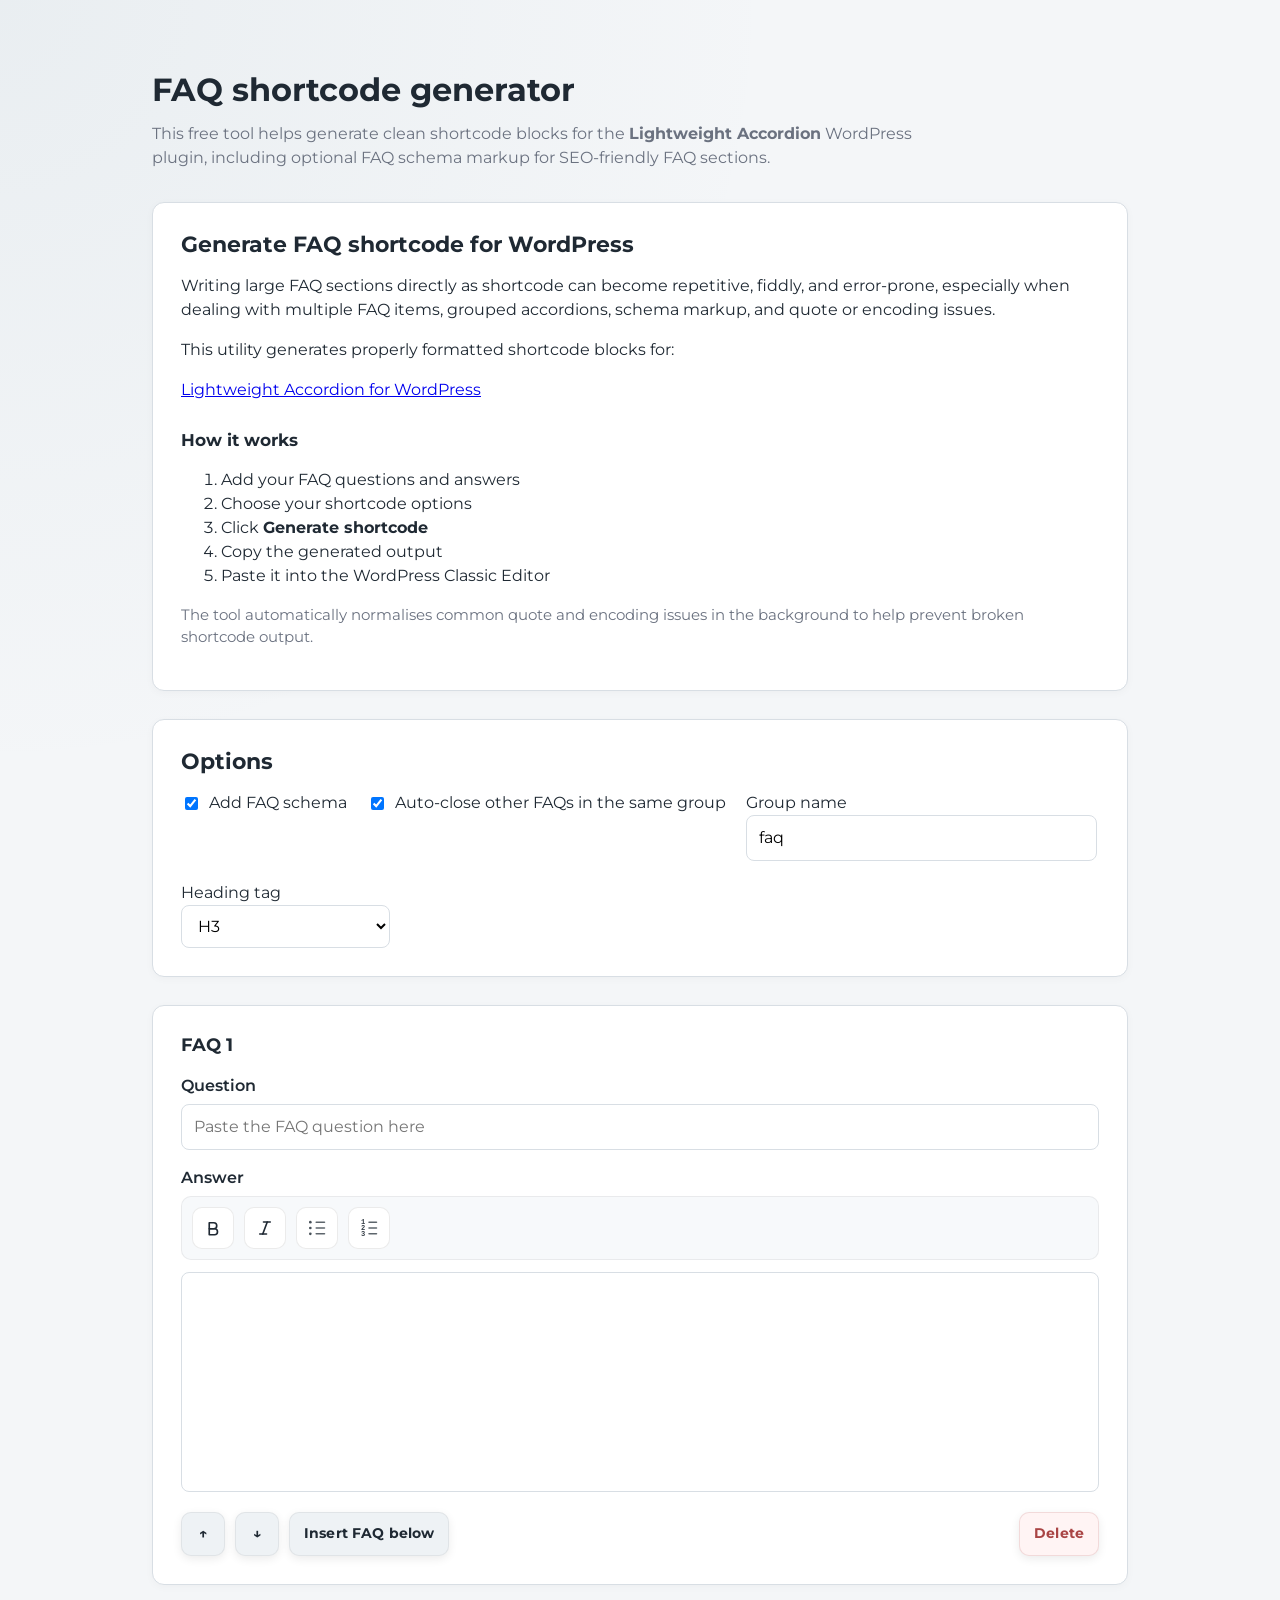
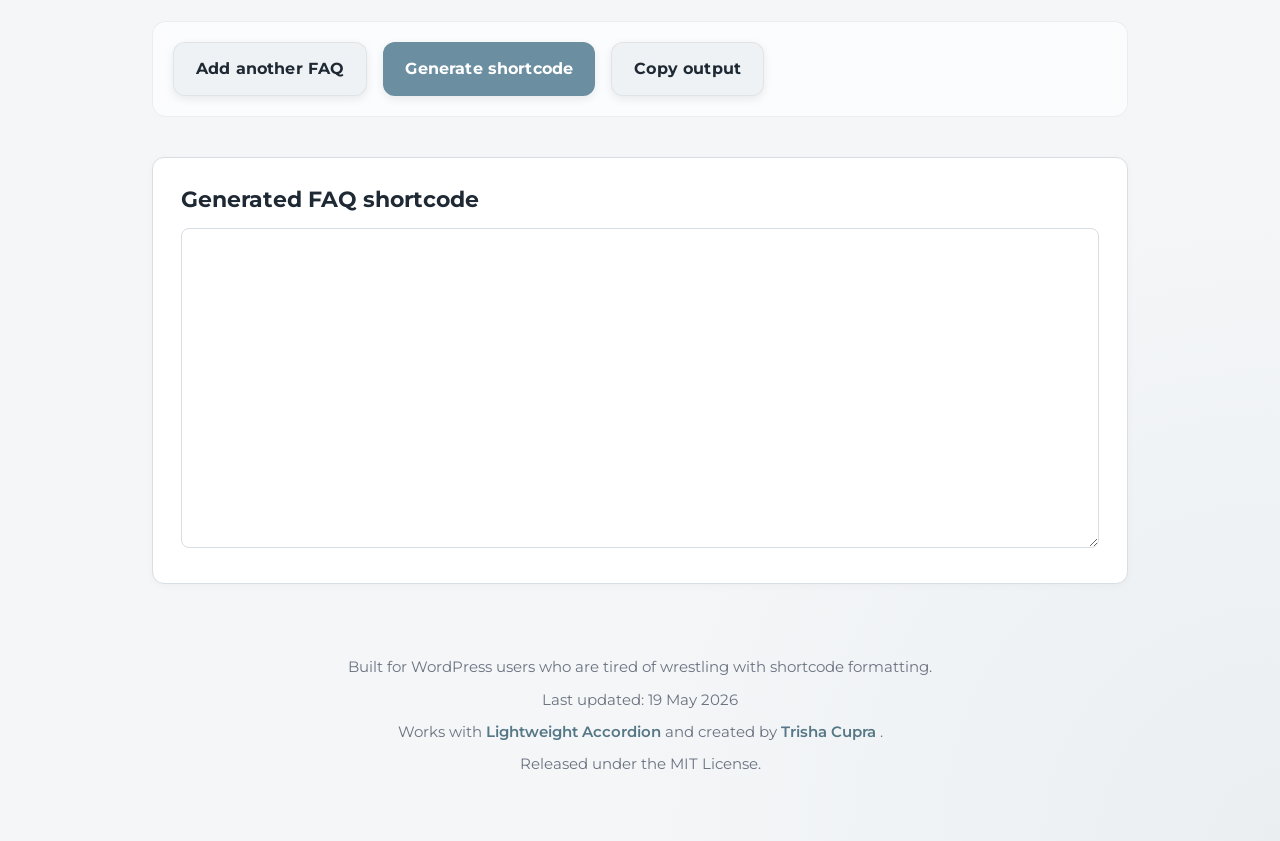
==== faq-shortcode-generator/index.html @ 0e874ddc "Original version Original" ====
<!DOCTYPE html>
<html lang="en">
<head>
  <meta charset="UTF-8" />
  <meta name="viewport" content="width=device-width, initial-scale=1.0" />
  <title>FAQ Shortcode Generator for Lightweight Accordion | Trisha Cupra</title>

  <meta name="description" content="Generate clean FAQ shortcode blocks for the Lightweight Accordion WordPress plugin, including optional FAQ schema markup and cleaned rich text formatting.">

  <meta name="keywords" content="FAQ shortcode generator, Lightweight Accordion, WordPress FAQ plugin, FAQ schema generator, shortcode tool, WordPress accordion FAQ">

  <meta name="author" content="Trisha Cupra">

  <meta property="og:title" content="FAQ Shortcode Generator for Lightweight Accordion">
  <meta property="og:description" content="Generate clean FAQ shortcode blocks for WordPress with optional FAQ schema markup and cleaned formatting.">
  <meta property="og:type" content="website">
  <meta property="og:url" content="https://tools.tcupra.com/faq-shortcode-generator/">

  <meta name="twitter:card" content="summary_large_image">
  <meta name="twitter:title" content="FAQ Shortcode Generator for Lightweight Accordion">
  <meta name="twitter:description" content="Generate clean FAQ shortcode blocks for WordPress with optional FAQ schema markup.">

  <link rel="canonical" href="https://tools.tcupra.com/faq-shortcode-generator/">

  <link rel="preconnect" href="https://fonts.googleapis.com">
  <link rel="preconnect" href="https://fonts.gstatic.com" crossorigin>
  <link href="https://fonts.googleapis.com/css2?family=Montserrat:wght@400;500;600;700&display=swap" rel="stylesheet">

  <style>
    :root {
      --bg: #f4f6f8;
      --card: #ffffff;
      --border: #d8dee4;
      --text: #1f2933;
      --muted: #6b7280;
      --accent: #6b8fa0;
      --accent-dark: #557786;
      --radius: 12px;
    }

    * {
      box-sizing: border-box;
    }

    body {
      overflow-x: hidden;
      margin: 0;
      padding: 48px 24px;
      background-color: var(--bg);
      background-image:
        radial-gradient(circle at top left, rgba(107, 143, 160, 0.08), transparent 28%),
        radial-gradient(circle at bottom right, rgba(85, 119, 134, 0.06), transparent 24%);
      color: var(--text);
      font-family:
        "Montserrat",
        -apple-system,
        BlinkMacSystemFont,
        "Segoe UI",
        Roboto,
        sans-serif;
      line-height: 1.5;
    }

    .container {
      width: 100%;
      max-width: 1120px;
      margin: 0 auto;
      padding-left: 72px;
      padding-right: 72px;
    }

    @media (max-width: 900px) {
      .container {
        max-width: 760px;
        padding-left: 40px;
        padding-right: 40px;
      }
    }

    @media (max-width: 600px) {
      .container {
        max-width: 100%;
        padding-left: 24px;
        padding-right: 24px;
      }
    }

    @media (max-width: 700px) {
      body {
        padding: 24px 14px;
      }

      .container {
        padding-left: 24px;
        padding-right: 24px;
      }

      .card {
        padding: 20px;
        margin-bottom: 20px;
      }

      .actions {
        padding: 16px;
        margin-top: 24px;
        margin-bottom: 28px;
      }
    }

    h1 {
      padding-top: 24px;
      margin: 0 0 12px;
      font-size: 2rem;
      line-height: 1.15;
    }

    h2 {
      margin: 0 0 16px;
      font-size: 1.35rem;
      line-height: 1.25;
    }

    h3 {
      margin: 28px 0 12px;
      font-size: 1.05rem;
      line-height: 1.3;
    }

    .intro {
      color: var(--muted);
      max-width: 760px;
      margin: 0 0 32px;
      font-size: 1.02rem;
    }

    .card {
      background: var(--card);
      border: 1px solid var(--border);
      border-radius: var(--radius);
      padding: 28px;
      margin-bottom: 28px;
      box-shadow: 0 2px 8px rgba(0,0,0,0.03);
    }

    .options-row {
      display: flex;
      flex-wrap: wrap;
      gap: 20px;
      align-items: flex-start;
      margin-top: 16px;
    }

    .checkbox-label {
      display: flex;
      align-items: center;
      gap: 8px;
      white-space: nowrap;
    }

    input[type="text"],
    select,
    textarea,
    .rich-editor {
      width: 100%;
      border: 1px solid var(--border);
      border-radius: 8px;
      padding: 10px 12px;
      font: inherit;
      background: white;
    }

    textarea {
      min-height: 180px;
      resize: vertical;
    }

    .rich-editor {
      min-height: 220px;
      padding: 14px;
      overflow-y: auto;
      line-height: 1.6;
    }

    .rich-editor:focus {
      outline: 2px solid rgba(107, 143, 160, 0.25);
      border-color: var(--accent);
    }

    .editor-toolbar {
      display: flex;
      flex-wrap: wrap;
      gap: 10px;
      margin-bottom: 12px;
      padding: 10px;
      background: #f7f9fb;
      border: 1px solid rgba(0,0,0,0.06);
      border-radius: 10px;
    }

    .editor-toolbar button {
      user-select: none;
      width: 42px;
      height: 42px;
      padding: 0;
      border-radius: 10px;
      font-size: 1rem;
      background: white;
      color: var(--text);
      border: 1px solid rgba(0,0,0,0.08);
      box-shadow: none;
      display: flex;
      align-items: center;
      justify-content: center;
    }

    .editor-toolbar button:hover {
      background: #eef4f7;
      color: var(--accent-dark);
      transform: none;
      box-shadow: none;
    }

    .faq-card h2 {
      margin: 0 0 18px;
      font-size: 1.1rem;
    }

    .faq-controls {
      display: flex;
      gap: 10px;
      margin-top: 20px;
      flex-wrap: wrap;
    }

    .faq-controls button {
      padding: 10px 14px;
      font-size: 0.88rem;
      border-radius: 10px;
    }

    .faq-controls .move-btn {
      min-width: 44px;
      padding: 10px 12px;
      font-weight: 700;
    }

    .faq-controls .delete-faq-btn {
      margin-left: auto;
      background: #fff4f4;
      color: #a94444;
      border: 1px solid rgba(169, 68, 68, 0.15);
    }

    .faq-controls .delete-faq-btn:hover {
      background: #ffeaea;
      color: #8f2d2d;
    }

    .field {
      margin-bottom: 16px;
    }

    .field label {
      display: block;
      margin-bottom: 6px;
      font-weight: 600;
    }

    .actions {
      display: flex;
      flex-wrap: wrap;
      gap: 16px;
      margin-top: 36px;
      margin-bottom: 40px;
      padding: 20px;
      background: rgba(255,255,255,0.65);
      border: 1px solid rgba(0,0,0,0.06);
      border-radius: 14px;
      backdrop-filter: blur(6px);
    }

    button {
      appearance: none;
      border: none;
      background: var(--accent);
      color: white;
      padding: 14px 22px;
      border-radius: 12px;
      font: inherit;
      font-weight: 700;
      letter-spacing: 0.01em;
      cursor: pointer;
      box-shadow: 0 3px 10px rgba(0,0,0,0.08);
      transition: transform 0.12s ease, box-shadow 0.12s ease, background 0.12s ease;
    }

    button:hover {
      background: var(--accent-dark);
      transform: translateY(-1px);
      box-shadow: 0 6px 14px rgba(0,0,0,0.12);
    }

    button.secondary {
      background: #eef2f5;
      color: var(--text);
      border: 1px solid rgba(0,0,0,0.06);
    }

    .output {
      min-height: 320px;
      font-family: ui-monospace, SFMono-Regular, Menlo, monospace;
      font-size: 0.92rem;
    }

    .muted {
      color: var(--muted);
      font-size: 0.92rem;
    }

    .validation-error {
      margin-top: 14px;
      padding: 12px 14px;
      background: #fff1f1;
      border: 1px solid #efc7c7;
      color: #9f2f2f;
      border-radius: 10px;
      font-size: 0.94rem;
      display: none;
    }

    .question-error {
      border-color: #d96b6b !important;
      background: #fff9f9 !important;
    }

    .site-footer {
      margin-top: 48px;
      padding: 24px 0 8px;
      color: var(--muted);
      font-size: 0.92rem;
      text-align: center;
    }

    .site-footer p {
      margin: 0 0 10px;
    }

    .site-footer a {
      color: var(--accent-dark);
      text-decoration: none;
      font-weight: 600;
    }

    .site-footer a:hover {
      text-decoration: underline;
    }
  </style>
</head>
<body>
  <div class="container">

    <h1>FAQ shortcode generator</h1>

    <p class="intro">
      This free tool helps generate clean shortcode blocks for the <strong>Lightweight Accordion</strong> WordPress plugin, including optional FAQ schema markup for SEO-friendly FAQ sections.
    </p>

    <div class="card">
      <h2>Generate FAQ shortcode for WordPress</h2>

      <p>
        Writing large FAQ sections directly as shortcode can become repetitive, fiddly, and error-prone, especially when dealing with multiple FAQ items, grouped accordions, schema markup, and quote or encoding issues.
      </p>

      <p>
        This utility generates properly formatted shortcode blocks for:
      </p>

      <p>
        <a href="https://wordpress.org/plugins/lightweight-accordion/" target="_blank" rel="noopener noreferrer">
          Lightweight Accordion for WordPress
        </a>
      </p>

      <h3>How it works</h3>

      <ol>
        <li>Add your FAQ questions and answers</li>
        <li>Choose your shortcode options</li>
        <li>Click <strong>Generate shortcode</strong></li>
        <li>Copy the generated output</li>
        <li>Paste it into the WordPress Classic Editor</li>
      </ol>

      <p class="muted">
        The tool automatically normalises common quote and encoding issues in the background to help prevent broken shortcode output.
      </p>
    </div>

    <div class="card">
      <h2>Options</h2>

      <div class="options-row">

        <label class="checkbox-label">
          <input type="checkbox" id="includeSchema" checked>
          Add FAQ schema
        </label>

        <label class="checkbox-label">
          <input type="checkbox" id="includeGroup" checked>
          Auto-close other FAQs in the same group
        </label>

        <label>
          Group name
          <input type="text" id="groupName" value="faq">
        </label>

        <label>
          Heading tag
          <select id="headingTag">
            <option value="h3" selected>H3</option>
            <option value="h2">H2</option>
            <option value="h4">H4</option>
            <option value="">Default</option>
          </select>
        </label>

      </div>
    </div>

    <div id="faqContainer"></div>

    <div id="validationError" class="validation-error"></div>

    <div class="actions">
      <button type="button" class="secondary" id="addFaqBtn">Add another FAQ</button>
      <button type="button" id="generateBtn">Generate shortcode</button>
      <button type="button" class="secondary" id="copyBtn">Copy output</button>
    </div>

    <div class="card">
      <h2>Generated FAQ shortcode</h2>
      <textarea id="output" class="output" readonly></textarea>
    </div>

      <footer class="site-footer">
      <p>
        Built for WordPress users who are tired of wrestling with shortcode formatting.
      </p>

      <p>
        Last updated: 19 May 2026
      </p>

      <p>
        Works with
        <a href="https://wordpress.org/plugins/lightweight-accordion/" target="_blank" rel="noopener noreferrer">
          Lightweight Accordion
        </a>
        and created by
        <a href="https://tcupra.com" target="_blank" rel="noopener noreferrer">
          Trisha Cupra
        </a>.
      </p>

      <p>
        Released under the MIT License.
      </p>
    </footer>

  </div>

  <template id="faqTemplate">
    <div class="card faq-card">
      <h2></h2>

      <div class="field">
        <label>Question</label>
        <input type="text" class="question" placeholder="Paste the FAQ question here">
      </div>

      <div class="field">
        <label>Answer</label>

        <div class="editor-toolbar">
          <button type="button" class="toolbar-btn" data-command="bold" title="Bold" aria-label="Bold">
            <svg width="18" height="18" viewBox="0 0 24 24" fill="none" stroke="currentColor" stroke-width="2.2" stroke-linecap="round" stroke-linejoin="round">
              <path d="M7 5h6a4 4 0 0 1 0 8H7z"></path>
              <path d="M7 13h7a4 4 0 0 1 0 8H7z"></path>
            </svg>
          </button>
          <button type="button" class="toolbar-btn" data-command="italic" title="Italic" aria-label="Italic">
            <svg width="18" height="18" viewBox="0 0 24 24" fill="none" stroke="currentColor" stroke-width="2.2" stroke-linecap="round" stroke-linejoin="round">
              <line x1="19" y1="4" x2="10" y2="4"></line>
              <line x1="14" y1="20" x2="5" y2="20"></line>
              <line x1="15" y1="4" x2="9" y2="20"></line>
            </svg>
          </button>
          <button type="button" class="toolbar-btn" data-command="insertUnorderedList" title="Bullet List" aria-label="Bullet List">
            <svg width="20" height="20" viewBox="0 0 24 24" fill="none" xmlns="http://www.w3.org/2000/svg">
              <circle cx="4" cy="5" r="1.6" fill="currentColor" opacity="0.82"></circle>
              <circle cx="4" cy="12" r="1.6" fill="currentColor" opacity="0.82"></circle>
              <circle cx="4" cy="19" r="1.6" fill="currentColor" opacity="0.82"></circle>
              <line x1="11" y1="5" x2="21" y2="5" stroke="currentColor" stroke-width="1.8" stroke-linecap="round" opacity="0.72"></line>
              <line x1="11" y1="12" x2="21" y2="12" stroke="currentColor" stroke-width="1.8" stroke-linecap="round" opacity="0.72"></line>
              <line x1="11" y1="19" x2="21" y2="19" stroke="currentColor" stroke-width="1.8" stroke-linecap="round" opacity="0.72"></line>
            </svg>
          </button>
          <button type="button" class="toolbar-btn" data-command="insertOrderedList" title="Numbered List" aria-label="Numbered List">
            <svg width="20" height="20" viewBox="0 0 24 24" fill="none" xmlns="http://www.w3.org/2000/svg">
              <text x="2.5" y="7" font-size="8.5" font-weight="700" fill="currentColor" opacity="0.9" font-family="ui-monospace, SFMono-Regular, Menlo, Monaco, Consolas, monospace">1</text>
              <text x="2.5" y="14" font-size="8.5" font-weight="700" fill="currentColor" opacity="0.9" font-family="ui-monospace, SFMono-Regular, Menlo, Monaco, Consolas, monospace">2</text>
              <text x="2.5" y="21" font-size="8.5" font-weight="700" fill="currentColor" opacity="0.9" font-family="ui-monospace, SFMono-Regular, Menlo, Monaco, Consolas, monospace">3</text>
              <line x1="12" y1="5" x2="21" y2="5" stroke="currentColor" stroke-width="1.8" stroke-linecap="round" opacity="0.72"></line>
              <line x1="12" y1="12" x2="21" y2="12" stroke="currentColor" stroke-width="1.8" stroke-linecap="round" opacity="0.72"></line>
              <line x1="12" y1="19" x2="21" y2="19" stroke="currentColor" stroke-width="1.8" stroke-linecap="round" opacity="0.72"></line>
            </svg>
          </button>
        </div>

        <div class="answer rich-editor" contenteditable="true"></div>
      </div>

      <div class="faq-controls">
        <button type="button" class="secondary move-up-btn move-btn" title="Move FAQ up">↑</button>
        <button type="button" class="secondary move-down-btn move-btn" title="Move FAQ down">↓</button>
        <button type="button" class="secondary insert-faq-btn">Insert FAQ below</button>
        <button type="button" class="secondary delete-faq-btn" title="Delete FAQ">Delete</button>
      </div>
    </div>
  </template>

  <script>
  document.addEventListener('DOMContentLoaded', () => {
    const faqContainer = document.getElementById('faqContainer');
    const faqTemplate = document.getElementById('faqTemplate');

    let faqCount = 0;

    function renumberFaqs() {
      document.querySelectorAll('.faq-card').forEach((card, index) => {
        card.querySelector('h2').textContent = `FAQ ${index + 1}`;
      });

      faqCount = document.querySelectorAll('.faq-card').length;
    }

    function createFaqElement() {
      const wrapper = document.createElement('div');
      wrapper.appendChild(faqTemplate.content.cloneNode(true));

      const faq = wrapper.firstElementChild;

      return faq;
    }

    function addFaq() {
      const faq = createFaqElement();
      faqContainer.appendChild(faq);
      renumberFaqs();
    }

    function insertFaqAfter(card) {
      const faq = createFaqElement();
      card.insertAdjacentElement('afterend', faq);
      renumberFaqs();
    }

    function moveFaqUp(card) {
      const previous = card.previousElementSibling;

      if (!previous || !previous.classList.contains('faq-card')) {
        return;
      }

      faqContainer.insertBefore(card, previous);
      renumberFaqs();
    }

    function moveFaqDown(card) {
      const next = card.nextElementSibling;

      if (!next || !next.classList.contains('faq-card')) {
        return;
      }

      faqContainer.insertBefore(next, card);
      renumberFaqs();
    }

    function deleteFaq(card) {
      const totalFaqs = document.querySelectorAll('.faq-card').length;

      if (totalFaqs <= 1) {
        alert('You must keep at least one FAQ block.');
        return;
      }

      card.remove();
      renumberFaqs();
    }

    function decodeEntities(str) {
      const textarea = document.createElement('textarea');
      textarea.innerHTML = str;
      return textarea.value;
    }

    function normaliseText(value) {
      if (!value) return '';

      value = decodeEntities(value);

      return value
        .replace(/[‘’]/g, "'")
        .replace(/[“”]/g, '"')
        .replace(/[–—]/g, '-')
        .replace(/…/g, '...')
        .replace(/ /g, ' ');
    }

    function escapeAttribute(value) {
      return normaliseText(value)
        .replace(/&/g, '&amp;')
        .replace(/"/g, '&quot;')
        .replace(/</g, '&lt;')
        .replace(/>/g, '&gt;')
        .replace(/\[/g, '&#91;')
        .replace(/\]/g, '&#93;');
    }

    function cleanEditorHtml(html) {
      if (!html) return '';

      const temp = document.createElement('div');
      temp.innerHTML = html;

      const allowedTags = new Set([
        'P',
        'BR',
        'STRONG',
        'EM',
        'UL',
        'OL',
        'LI',
        'A',
        'BLOCKQUOTE',
        'CODE'
      ]);

      const blockedLinkPatterns = [
        /google\.com\/aclk/i,
        /gclid=/i,
        /doubleclick/i,
        /googleadservices/i
      ];

      temp.querySelectorAll('*').forEach((el) => {
        const tag = el.tagName;

        if (!allowedTags.has(tag)) {
          el.replaceWith(...el.childNodes);
          return;
        }

        [...el.attributes].forEach((attr) => {
          const allowed = tag === 'A'
            ? ['href', 'target', 'rel']
            : [];

          if (!allowed.includes(attr.name)) {
            el.removeAttribute(attr.name);
          }
        });

        if (tag === 'A') {
          const href = el.getAttribute('href');

          if (!href || href.trim() === '') {
            el.replaceWith(...el.childNodes);
            return;
          }

          const isBlocked = blockedLinkPatterns.some((pattern) =>
            pattern.test(href)
          );

          if (isBlocked) {
            el.replaceWith(document.createTextNode(el.textContent || ''));
            return;
          }

          el.setAttribute('target', '_blank');
          el.setAttribute('rel', 'noopener noreferrer');
        }
      });

      temp.querySelectorAll('b').forEach((el) => {
        const strong = document.createElement('strong');
        strong.innerHTML = el.innerHTML;
        el.replaceWith(strong);
      });

      temp.querySelectorAll('i').forEach((el) => {
        const em = document.createElement('em');
        em.innerHTML = el.innerHTML;
        el.replaceWith(em);
      });

      temp.querySelectorAll('p, blockquote').forEach((el) => {
        if (!el.textContent.trim() && !el.querySelector('br')) {
          el.remove();
        }
      });

      temp.querySelectorAll('li').forEach((li) => {
        const parent = li.parentElement;

        if (!parent || !['UL', 'OL'].includes(parent.tagName)) {
          const wrapper = document.createElement('ul');
          li.parentNode.insertBefore(wrapper, li);
          wrapper.appendChild(li);
        }
      });

      temp.querySelectorAll('ul, ol').forEach((list) => {
        if (!list.querySelector('li')) {
          list.remove();
        }
      });

      temp.querySelectorAll('p').forEach((p) => {
        const text = p.textContent.trim().toLowerCase();

        if (
          text === 'sponsored result' ||
          text === 'ad' ||
          text === 'advertisement'
        ) {
          p.remove();
        }
      });

      let cleaned = temp.innerHTML;

      cleaned = decodeEntities(cleaned);

      cleaned = cleaned
        .replace(/<(div|span|tbody|thead|tfoot|tr|td|th|table)[^>]*>/gi, '')
        .replace(/<\/(div|span|tbody|thead|tfoot|tr|td|th|table)>/gi, '')
        .replace(/(<br\s*\/?>\s*){2,}/gi, '<br>')
        .replace(/<\/a>\s*<a/gi, '</a> <a')
        .replace(/&nbsp;/gi, ' ')
        .replace(/\s{2,}/g, ' ')
        .trim();

      return normaliseText(cleaned);
    }

    function generateShortcode() {
      const validationBox = document.getElementById('validationError');
      validationBox.style.display = 'none';
      validationBox.textContent = '';

      document.querySelectorAll('.question').forEach((field) => {
        field.classList.remove('question-error');
      });
      try {
        const rows = document.querySelectorAll('.faq-card');
        const output = [];

        rows.forEach((row) => {
          const question = normaliseText(
            row.querySelector('.question')?.value?.trim() || ''
          );

          const answer = cleanEditorHtml(
            row.querySelector('.answer')?.innerHTML?.trim() || ''
          );

          if (!question && !answer) return;

          if (!question) {
            validationBox.textContent = 'Each FAQ needs a question before shortcode can be generated.';
            validationBox.style.display = 'block';
            row.querySelector('.question')?.classList.add('question-error');
            return;
          }

          if (!answer) {
            validationBox.textContent = 'Each FAQ needs an answer before shortcode can be generated.';
            validationBox.style.display = 'block';
            return;
          }

          const attrs = [];

          attrs.push(`title="${escapeAttribute(question)}"`);

          if (document.getElementById('includeSchema').checked) {
            attrs.push('schema="faq"');
          }

          if (document.getElementById('includeGroup').checked) {
            const group = document.getElementById('groupName').value.trim() || 'faq';
            attrs.push(`group="${escapeAttribute(group)}"`);
          }

          const headingTag = document.getElementById('headingTag').value;

          if (headingTag) {
            attrs.push(`title_tag="${headingTag}"`);
          }

          output.push(
`[lightweight-accordion ${attrs.join(' ')}]
${answer}
[/lightweight-accordion]`
          );
        });

        if (!output.length && validationBox.style.display !== 'block') {
          validationBox.textContent = 'Add at least one FAQ question and answer before generating shortcode.';
          validationBox.style.display = 'block';
          return;
        }

        document.getElementById('output').value = output.join('\n\n');

      } catch (error) {
        console.error(error);
        alert('Something went wrong generating the shortcode. Check console for details.');
      }
    }

    document.getElementById('generateBtn').addEventListener('click', generateShortcode);
    document.getElementById('addFaqBtn').addEventListener('click', addFaq);

    faqContainer.addEventListener('click', (event) => {
      const card = event.target.closest('.faq-card');

      if (!card) return;

      if (event.target.closest('.delete-faq-btn')) {
        event.preventDefault();
        event.stopPropagation();
        deleteFaq(card);
        return;
      }

      if (event.target.closest('.insert-faq-btn')) {
        event.preventDefault();
        event.stopPropagation();
        insertFaqAfter(card);
        return;
      }

      if (event.target.closest('.move-up-btn')) {
        event.preventDefault();
        event.stopPropagation();
        moveFaqUp(card);
        return;
      }

      if (event.target.closest('.move-down-btn')) {
        event.preventDefault();
        event.stopPropagation();
        moveFaqDown(card);
        return;
      }
    });

    

    let activeEditor = null;
    let savedRange = null;

    function saveEditorSelection() {
      const selection = window.getSelection();

      if (!selection || selection.rangeCount === 0) return;

      const range = selection.getRangeAt(0);
      const editor = range.commonAncestorContainer.nodeType === 1
        ? range.commonAncestorContainer.closest?.('.answer')
        : range.commonAncestorContainer.parentElement?.closest?.('.answer');

      if (!editor) return;

      activeEditor = editor;
      savedRange = range.cloneRange();
    }

    function restoreEditorSelection() {
      if (!savedRange) return false;

      const selection = window.getSelection();
      selection.removeAllRanges();
      selection.addRange(savedRange);
      return true;
    }

    document.addEventListener('selectionchange', saveEditorSelection);

    document.addEventListener('focusin', (event) => {
      if (event.target.classList.contains('answer')) {
        activeEditor = event.target;
      }
    });

    document.addEventListener('mousedown', (event) => {
      if (event.target.closest('.toolbar-btn')) {
        event.preventDefault();
      }
    });

    document.addEventListener('click', (event) => {
      const button = event.target.closest('.toolbar-btn');

      if (!button) return;

      event.preventDefault();

      const command = button.dataset.command;

      if (!activeEditor) {
        alert('Click inside the answer box first, then use the formatting buttons.');
        return;
      }

      activeEditor.focus();
      restoreEditorSelection();
      document.execCommand(command, false, null);
      saveEditorSelection();
    });

    document.addEventListener('paste', (event) => {
      const editor = event.target.closest('.answer');

      if (!editor) return;

      const clipboard = event.clipboardData;

      if (!clipboard) return;

      const items = [...clipboard.items];
      const hasImage = items.some((item) => item.type.startsWith('image/'));

      if (hasImage) {
        event.preventDefault();
        alert('Images are not supported in FAQ answers. Paste text or links only.');
      }
    });

    document.getElementById('copyBtn').addEventListener('click', async () => {
      const output = document.getElementById('output');

      try {
        await navigator.clipboard.writeText(output.value);
      } catch (err) {
        output.select();
        document.execCommand('copy');
      }
    });

    addFaq();
  });
  </script>
</body>
</html>
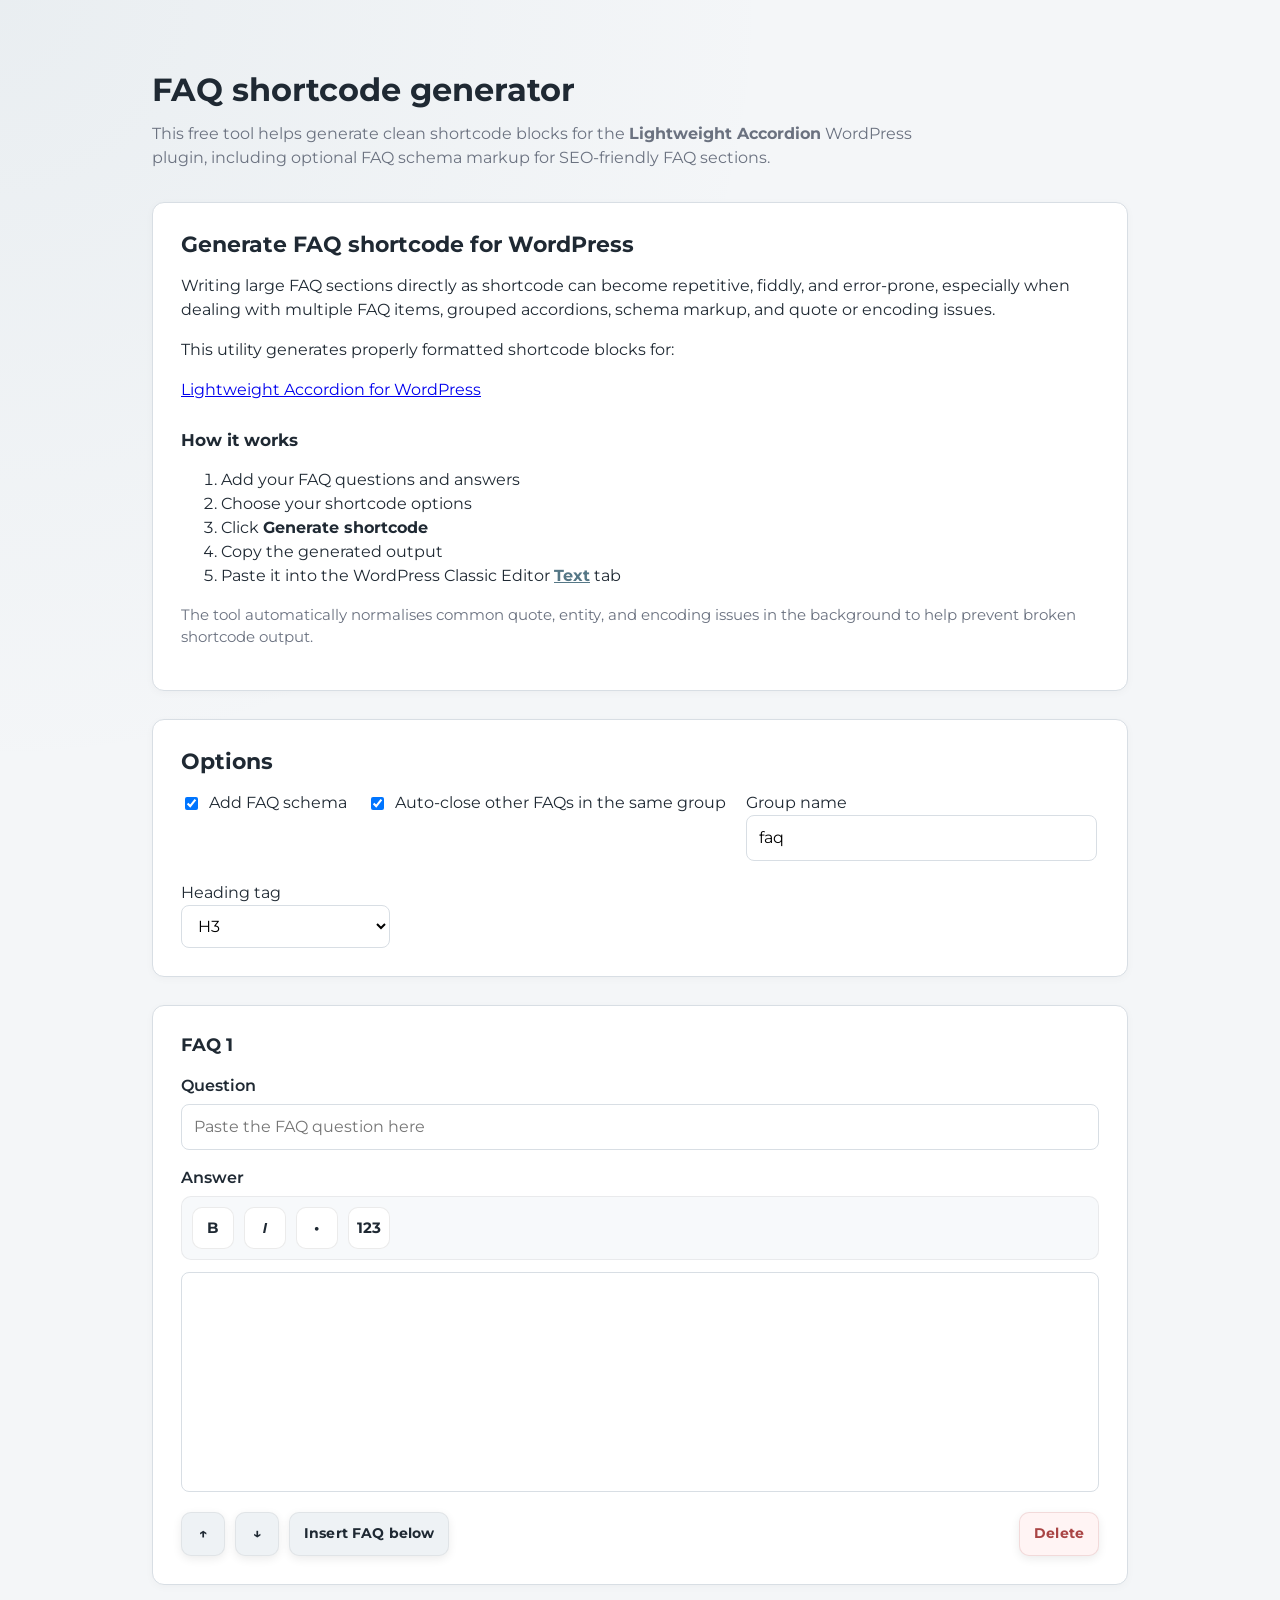
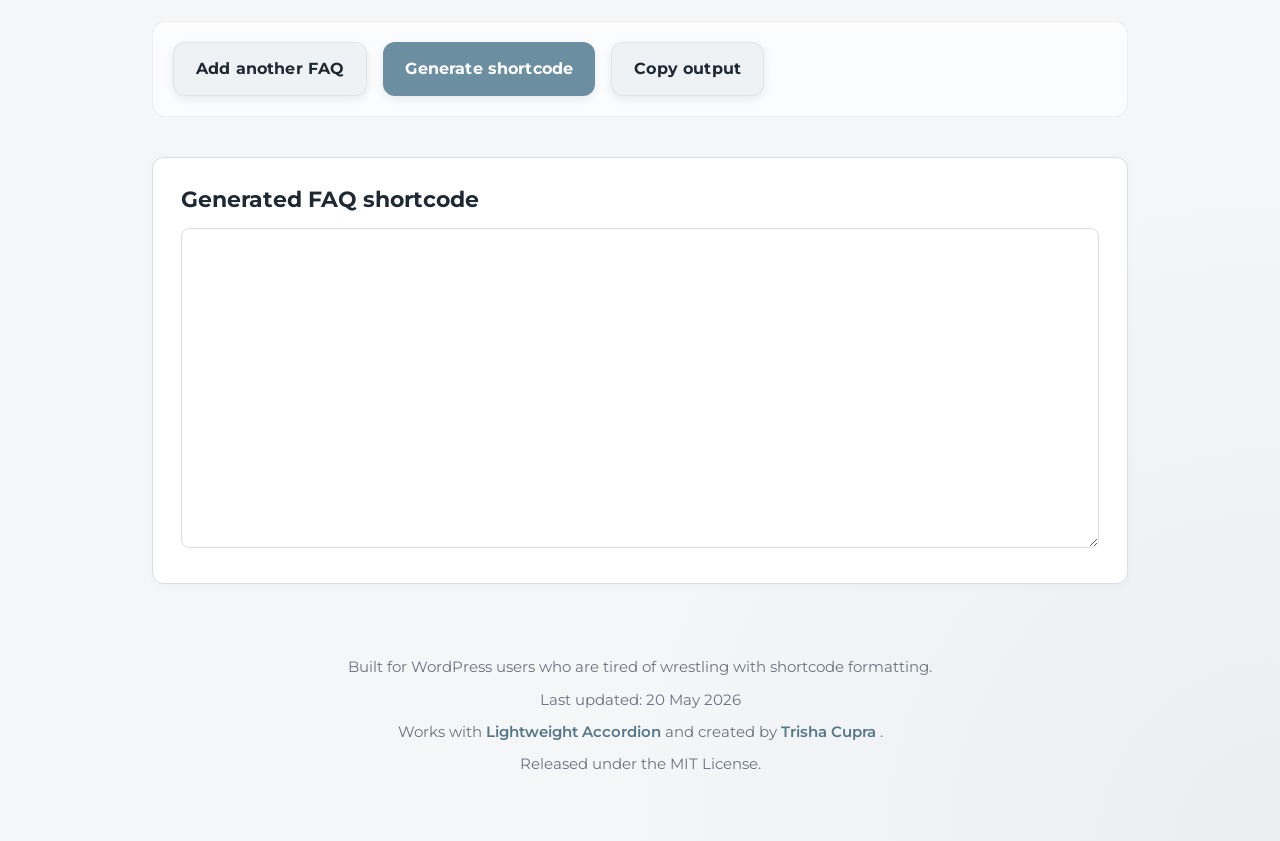
==== commit 17133e41: "Updated FAQ tool and new root style.css Added explanation to FAQ Shortcode Generator tool that outpu" ====
--- a/faq-shortcode-generator/index.html
+++ b/faq-shortcode-generator/index.html
@@ -6,9 +6,7 @@
   <title>FAQ Shortcode Generator for Lightweight Accordion | Trisha Cupra</title>
 
   <meta name="description" content="Generate clean FAQ shortcode blocks for the Lightweight Accordion WordPress plugin, including optional FAQ schema markup and cleaned rich text formatting.">
-
   <meta name="keywords" content="FAQ shortcode generator, Lightweight Accordion, WordPress FAQ plugin, FAQ schema generator, shortcode tool, WordPress accordion FAQ">
-
   <meta name="author" content="Trisha Cupra">
 
   <meta property="og:title" content="FAQ Shortcode Generator for Lightweight Accordion">
@@ -35,12 +33,13 @@
       --muted: #6b7280;
       --accent: #6b8fa0;
       --accent-dark: #557786;
+      --warning-bg: #fff8e8;
+      --warning-border: #efd89f;
+      --warning-text: #72520f;
       --radius: 12px;
     }
 
-    * {
-      box-sizing: border-box;
-    }
+    * { box-sizing: border-box; }
 
     body {
       overflow-x: hidden;
@@ -51,13 +50,7 @@
         radial-gradient(circle at top left, rgba(107, 143, 160, 0.08), transparent 28%),
         radial-gradient(circle at bottom right, rgba(85, 119, 134, 0.06), transparent 24%);
       color: var(--text);
-      font-family:
-        "Montserrat",
-        -apple-system,
-        BlinkMacSystemFont,
-        "Segoe UI",
-        Roboto,
-        sans-serif;
+      font-family: "Montserrat", -apple-system, BlinkMacSystemFont, "Segoe UI", Roboto, sans-serif;
       line-height: 1.5;
     }
 
@@ -69,44 +62,6 @@
       padding-right: 72px;
     }
 
-    @media (max-width: 900px) {
-      .container {
-        max-width: 760px;
-        padding-left: 40px;
-        padding-right: 40px;
-      }
-    }
-
-    @media (max-width: 600px) {
-      .container {
-        max-width: 100%;
-        padding-left: 24px;
-        padding-right: 24px;
-      }
-    }
-
-    @media (max-width: 700px) {
-      body {
-        padding: 24px 14px;
-      }
-
-      .container {
-        padding-left: 24px;
-        padding-right: 24px;
-      }
-
-      .card {
-        padding: 20px;
-        margin-bottom: 20px;
-      }
-
-      .actions {
-        padding: 16px;
-        margin-top: 24px;
-        margin-bottom: 28px;
-      }
-    }
-
     h1 {
       padding-top: 24px;
       margin: 0 0 12px;
@@ -125,6 +80,8 @@
       font-size: 1.05rem;
       line-height: 1.3;
     }
+
+    p { margin-top: 0; }
 
     .intro {
       color: var(--muted);
@@ -142,6 +99,136 @@
       box-shadow: 0 2px 8px rgba(0,0,0,0.03);
     }
 
+    .tip-card {
+      border-color: var(--warning-border);
+      background: linear-gradient(180deg, #fffaf0 0%, #ffffff 100%);
+    }
+
+    .tip-label {
+      display: inline-block;
+      margin-bottom: 14px;
+      padding: 6px 10px;
+      border-radius: 999px;
+      background: rgba(239, 216, 159, 0.45);
+      color: var(--warning-text);
+      font-size: 0.78rem;
+      font-weight: 700;
+      letter-spacing: 0.02em;
+      text-transform: uppercase;
+    }
+
+    .instruction-image {
+      display: block;
+      width: 100%;
+      height: auto;
+      margin-top: 20px;
+      border: 1px solid var(--border);
+      border-radius: 12px;
+      background: white;
+    }
+
+    .inline-image-link {
+      color: var(--accent-dark);
+      font-weight: 700;
+      text-decoration: underline;
+      cursor: pointer;
+    }
+
+    .inline-image-link:hover {
+      color: var(--accent);
+    }
+
+    .image-modal {
+      position: fixed;
+      inset: 0;
+      background: rgba(0,0,0,0.72);
+      display: flex;
+      align-items: center;
+      justify-content: center;
+      padding: 24px;
+      z-index: 9999;
+      opacity: 0;
+      pointer-events: none;
+      transition: opacity 0.18s ease;
+    }
+
+    .image-modal.active {
+      opacity: 1;
+      pointer-events: auto;
+    }
+
+    .image-modal-content {
+      position: relative;
+      max-width: 1100px;
+      width: 100%;
+      background: white;
+      border-radius: 16px;
+      overflow: hidden;
+      box-shadow: 0 20px 50px rgba(0,0,0,0.35);
+    }
+
+    .modal-note {
+      padding: 20px 24px 4px;
+      color: var(--text);
+      font-size: 0.95rem;
+      line-height: 1.55;
+    }
+
+    .modal-note p:last-child {
+      margin-bottom: 0;
+    }
+
+    .modal-note strong {
+      color: var(--accent-dark);
+    }
+
+    .image-modal img {
+      width: 100%;
+      height: auto;
+      display: block;
+      background: white;
+    }
+
+    .close-modal {
+      position: absolute;
+      top: 12px;
+      right: 12px;
+      width: 40px;
+      height: 40px;
+      min-width: 40px;
+      min-height: 40px;
+      padding: 0;
+      margin: 0;
+      border-radius: 999px;
+      border: 1px solid rgba(0,0,0,0.08);
+      background: white;
+      color: #222;
+      font-size: 0;
+      cursor: pointer;
+      box-shadow: 0 8px 20px rgba(0,0,0,0.18);
+      display: grid;
+      place-items: center;
+      transform: none !important;
+      transition: background 0.12s ease, box-shadow 0.12s ease;
+      z-index: 2;
+    }
+
+    .close-modal::before {
+      content: "×";
+      display: block;
+      font-size: 1.45rem;
+      font-weight: 700;
+      line-height: 1;
+      transform: translateY(1px);
+    }
+
+    .close-modal:hover {
+      background: #f3f5f7;
+      color: #111;
+      transform: none !important;
+      box-shadow: 0 10px 24px rgba(0,0,0,0.22);
+    }
+
     .options-row {
       display: flex;
       flex-wrap: wrap;
@@ -157,10 +244,7 @@
       white-space: nowrap;
     }
 
-    input[type="text"],
-    select,
-    textarea,
-    .rich-editor {
+    input[type="text"], select, textarea, .rich-editor {
       width: 100%;
       border: 1px solid var(--border);
       border-radius: 8px;
@@ -203,7 +287,7 @@
       height: 42px;
       padding: 0;
       border-radius: 10px;
-      font-size: 1rem;
+      font-size: 0.95rem;
       background: white;
       color: var(--text);
       border: 1px solid rgba(0,0,0,0.08);
@@ -256,9 +340,7 @@
       color: #8f2d2d;
     }
 
-    .field {
-      margin-bottom: 16px;
-    }
+    .field { margin-bottom: 16px; }
 
     .field label {
       display: block;
@@ -354,11 +436,44 @@
     .site-footer a:hover {
       text-decoration: underline;
     }
+
+    @media (max-width: 900px) {
+      .container {
+        max-width: 760px;
+        padding-left: 40px;
+        padding-right: 40px;
+      }
+    }
+
+    @media (max-width: 700px) {
+      body {
+        padding: 24px 14px;
+      }
+
+      .container {
+        padding-left: 24px;
+        padding-right: 24px;
+      }
+
+      .card {
+        padding: 20px;
+        margin-bottom: 20px;
+      }
+
+      .actions {
+        padding: 16px;
+        margin-top: 24px;
+        margin-bottom: 28px;
+      }
+
+      .faq-controls .delete-faq-btn {
+        margin-left: 0;
+      }
+    }
   </style>
 </head>
 <body>
   <div class="container">
-
     <h1>FAQ shortcode generator</h1>
 
     <p class="intro">
@@ -367,58 +482,27 @@
 
     <div class="card">
       <h2>Generate FAQ shortcode for WordPress</h2>
-
-      <p>
-        Writing large FAQ sections directly as shortcode can become repetitive, fiddly, and error-prone, especially when dealing with multiple FAQ items, grouped accordions, schema markup, and quote or encoding issues.
-      </p>
-
-      <p>
-        This utility generates properly formatted shortcode blocks for:
-      </p>
-
-      <p>
-        <a href="https://wordpress.org/plugins/lightweight-accordion/" target="_blank" rel="noopener noreferrer">
-          Lightweight Accordion for WordPress
-        </a>
-      </p>
-
+      <p>Writing large FAQ sections directly as shortcode can become repetitive, fiddly, and error-prone, especially when dealing with multiple FAQ items, grouped accordions, schema markup, and quote or encoding issues.</p>
+      <p>This utility generates properly formatted shortcode blocks for:</p>
+      <p><a href="https://wordpress.org/plugins/lightweight-accordion/" target="_blank" rel="noopener noreferrer">Lightweight Accordion for WordPress</a></p>
       <h3>How it works</h3>
-
       <ol>
         <li>Add your FAQ questions and answers</li>
         <li>Choose your shortcode options</li>
         <li>Click <strong>Generate shortcode</strong></li>
         <li>Copy the generated output</li>
-        <li>Paste it into the WordPress Classic Editor</li>
+        <li>Paste it into the WordPress Classic Editor <strong><span class="inline-image-link" id="openTextTabModal">Text</span></strong> tab</li>
       </ol>
-
-      <p class="muted">
-        The tool automatically normalises common quote and encoding issues in the background to help prevent broken shortcode output.
-      </p>
+      <p class="muted">The tool automatically normalises common quote, entity, and encoding issues in the background to help prevent broken shortcode output.</p>
     </div>
 
     <div class="card">
       <h2>Options</h2>
-
       <div class="options-row">
-
-        <label class="checkbox-label">
-          <input type="checkbox" id="includeSchema" checked>
-          Add FAQ schema
-        </label>
-
-        <label class="checkbox-label">
-          <input type="checkbox" id="includeGroup" checked>
-          Auto-close other FAQs in the same group
-        </label>
-
-        <label>
-          Group name
-          <input type="text" id="groupName" value="faq">
-        </label>
-
-        <label>
-          Heading tag
+        <label class="checkbox-label"><input type="checkbox" id="includeSchema" checked> Add FAQ schema</label>
+        <label class="checkbox-label"><input type="checkbox" id="includeGroup" checked> Auto-close other FAQs in the same group</label>
+        <label>Group name <input type="text" id="groupName" value="faq"></label>
+        <label>Heading tag
           <select id="headingTag">
             <option value="h3" selected>H3</option>
             <option value="h2">H2</option>
@@ -426,12 +510,10 @@
             <option value="">Default</option>
           </select>
         </label>
-
       </div>
     </div>
 
     <div id="faqContainer"></div>
-
     <div id="validationError" class="validation-error"></div>
 
     <div class="actions">
@@ -445,13 +527,13 @@
       <textarea id="output" class="output" readonly></textarea>
     </div>
 
-      <footer class="site-footer">
+    <footer class="site-footer">
       <p>
         Built for WordPress users who are tired of wrestling with shortcode formatting.
       </p>
 
       <p>
-        Last updated: 19 May 2026
+        Last updated: 20 May 2026
       </p>
 
       <p>
@@ -469,57 +551,44 @@
         Released under the MIT License.
       </p>
     </footer>
-
+  </div>
+
+  <div class="image-modal" id="textTabModal" aria-hidden="true">
+    <div class="image-modal-content" role="dialog" aria-modal="true" aria-label="WordPress Classic Editor Text tab reminder">
+      <button type="button" class="close-modal" id="closeTextTabModal" aria-label="Close image modal">×</button>
+
+      <div class="modal-note">
+        <p>
+          <strong>Important:</strong> Paste generated FAQ shortcode into the WordPress Classic Editor <strong>Text</strong> tab, not the <strong>Visual</strong> tab.
+        </p>
+
+        <p>
+          The Visual editor may automatically alter shortcode formatting and affect FAQ schema output.
+        </p>
+      </div>
+
+      <img
+        src="/images/wp-classic-editor-tabs.png"
+        alt="WordPress Classic Editor showing the Visual tab and Text tab, with a reminder to paste generated shortcodes into the Text tab."
+      >
+    </div>
   </div>
 
   <template id="faqTemplate">
     <div class="card faq-card">
       <h2></h2>
-
       <div class="field">
         <label>Question</label>
         <input type="text" class="question" placeholder="Paste the FAQ question here">
       </div>
-
       <div class="field">
         <label>Answer</label>
-
         <div class="editor-toolbar">
-          <button type="button" class="toolbar-btn" data-command="bold" title="Bold" aria-label="Bold">
-            <svg width="18" height="18" viewBox="0 0 24 24" fill="none" stroke="currentColor" stroke-width="2.2" stroke-linecap="round" stroke-linejoin="round">
-              <path d="M7 5h6a4 4 0 0 1 0 8H7z"></path>
-              <path d="M7 13h7a4 4 0 0 1 0 8H7z"></path>
-            </svg>
-          </button>
-          <button type="button" class="toolbar-btn" data-command="italic" title="Italic" aria-label="Italic">
-            <svg width="18" height="18" viewBox="0 0 24 24" fill="none" stroke="currentColor" stroke-width="2.2" stroke-linecap="round" stroke-linejoin="round">
-              <line x1="19" y1="4" x2="10" y2="4"></line>
-              <line x1="14" y1="20" x2="5" y2="20"></line>
-              <line x1="15" y1="4" x2="9" y2="20"></line>
-            </svg>
-          </button>
-          <button type="button" class="toolbar-btn" data-command="insertUnorderedList" title="Bullet List" aria-label="Bullet List">
-            <svg width="20" height="20" viewBox="0 0 24 24" fill="none" xmlns="http://www.w3.org/2000/svg">
-              <circle cx="4" cy="5" r="1.6" fill="currentColor" opacity="0.82"></circle>
-              <circle cx="4" cy="12" r="1.6" fill="currentColor" opacity="0.82"></circle>
-              <circle cx="4" cy="19" r="1.6" fill="currentColor" opacity="0.82"></circle>
-              <line x1="11" y1="5" x2="21" y2="5" stroke="currentColor" stroke-width="1.8" stroke-linecap="round" opacity="0.72"></line>
-              <line x1="11" y1="12" x2="21" y2="12" stroke="currentColor" stroke-width="1.8" stroke-linecap="round" opacity="0.72"></line>
-              <line x1="11" y1="19" x2="21" y2="19" stroke="currentColor" stroke-width="1.8" stroke-linecap="round" opacity="0.72"></line>
-            </svg>
-          </button>
-          <button type="button" class="toolbar-btn" data-command="insertOrderedList" title="Numbered List" aria-label="Numbered List">
-            <svg width="20" height="20" viewBox="0 0 24 24" fill="none" xmlns="http://www.w3.org/2000/svg">
-              <text x="2.5" y="7" font-size="8.5" font-weight="700" fill="currentColor" opacity="0.9" font-family="ui-monospace, SFMono-Regular, Menlo, Monaco, Consolas, monospace">1</text>
-              <text x="2.5" y="14" font-size="8.5" font-weight="700" fill="currentColor" opacity="0.9" font-family="ui-monospace, SFMono-Regular, Menlo, Monaco, Consolas, monospace">2</text>
-              <text x="2.5" y="21" font-size="8.5" font-weight="700" fill="currentColor" opacity="0.9" font-family="ui-monospace, SFMono-Regular, Menlo, Monaco, Consolas, monospace">3</text>
-              <line x1="12" y1="5" x2="21" y2="5" stroke="currentColor" stroke-width="1.8" stroke-linecap="round" opacity="0.72"></line>
-              <line x1="12" y1="12" x2="21" y2="12" stroke="currentColor" stroke-width="1.8" stroke-linecap="round" opacity="0.72"></line>
-              <line x1="12" y1="19" x2="21" y2="19" stroke="currentColor" stroke-width="1.8" stroke-linecap="round" opacity="0.72"></line>
-            </svg>
-          </button>
+          <button type="button" class="toolbar-btn" data-command="bold" title="Bold" aria-label="Bold"><strong>B</strong></button>
+          <button type="button" class="toolbar-btn" data-command="italic" title="Italic" aria-label="Italic"><em>I</em></button>
+          <button type="button" class="toolbar-btn" data-command="insertUnorderedList" title="Bullet list" aria-label="Bullet list">•</button>
+          <button type="button" class="toolbar-btn" data-command="insertOrderedList" title="Numbered list" aria-label="Numbered list">123</button>
         </div>
-
         <div class="answer rich-editor" contenteditable="true"></div>
       </div>
 
@@ -533,275 +602,227 @@
   </template>
 
   <script>
-  document.addEventListener('DOMContentLoaded', () => {
-    const faqContainer = document.getElementById('faqContainer');
-    const faqTemplate = document.getElementById('faqTemplate');
-
-    let faqCount = 0;
-
-    function renumberFaqs() {
-      document.querySelectorAll('.faq-card').forEach((card, index) => {
-        card.querySelector('h2').textContent = `FAQ ${index + 1}`;
-      });
-
-      faqCount = document.querySelectorAll('.faq-card').length;
-    }
-
-    function createFaqElement() {
-      const wrapper = document.createElement('div');
-      wrapper.appendChild(faqTemplate.content.cloneNode(true));
-
-      const faq = wrapper.firstElementChild;
-
-      return faq;
-    }
-
-    function addFaq() {
-      const faq = createFaqElement();
-      faqContainer.appendChild(faq);
-      renumberFaqs();
-    }
-
-    function insertFaqAfter(card) {
-      const faq = createFaqElement();
-      card.insertAdjacentElement('afterend', faq);
-      renumberFaqs();
-    }
-
-    function moveFaqUp(card) {
-      const previous = card.previousElementSibling;
-
-      if (!previous || !previous.classList.contains('faq-card')) {
-        return;
-      }
-
-      faqContainer.insertBefore(card, previous);
-      renumberFaqs();
-    }
-
-    function moveFaqDown(card) {
-      const next = card.nextElementSibling;
-
-      if (!next || !next.classList.contains('faq-card')) {
-        return;
-      }
-
-      faqContainer.insertBefore(next, card);
-      renumberFaqs();
-    }
-
-    function deleteFaq(card) {
-      const totalFaqs = document.querySelectorAll('.faq-card').length;
-
-      if (totalFaqs <= 1) {
-        alert('You must keep at least one FAQ block.');
-        return;
-      }
-
-      card.remove();
-      renumberFaqs();
-    }
-
-    function decodeEntities(str) {
-      const textarea = document.createElement('textarea');
-      textarea.innerHTML = str;
-      return textarea.value;
-    }
-
-    function normaliseText(value) {
-      if (!value) return '';
-
-      value = decodeEntities(value);
-
-      return value
-        .replace(/[‘’]/g, "'")
-        .replace(/[“”]/g, '"')
-        .replace(/[–—]/g, '-')
-        .replace(/…/g, '...')
-        .replace(/ /g, ' ');
-    }
-
-    function escapeAttribute(value) {
-      return normaliseText(value)
-        .replace(/&/g, '&amp;')
-        .replace(/"/g, '&quot;')
-        .replace(/</g, '&lt;')
-        .replace(/>/g, '&gt;')
-        .replace(/\[/g, '&#91;')
-        .replace(/\]/g, '&#93;');
-    }
-
-    function cleanEditorHtml(html) {
-      if (!html) return '';
-
-      const temp = document.createElement('div');
-      temp.innerHTML = html;
-
-      const allowedTags = new Set([
-        'P',
-        'BR',
-        'STRONG',
-        'EM',
-        'UL',
-        'OL',
-        'LI',
-        'A',
-        'BLOCKQUOTE',
-        'CODE'
-      ]);
-
-      const blockedLinkPatterns = [
-        /google\.com\/aclk/i,
-        /gclid=/i,
-        /doubleclick/i,
-        /googleadservices/i
-      ];
-
-      temp.querySelectorAll('*').forEach((el) => {
-        const tag = el.tagName;
-
-        if (!allowedTags.has(tag)) {
-          el.replaceWith(...el.childNodes);
-          return;
-        }
-
-        [...el.attributes].forEach((attr) => {
-          const allowed = tag === 'A'
-            ? ['href', 'target', 'rel']
-            : [];
-
-          if (!allowed.includes(attr.name)) {
-            el.removeAttribute(attr.name);
-          }
-        });
-
-        if (tag === 'A') {
-          const href = el.getAttribute('href');
-
-          if (!href || href.trim() === '') {
-            el.replaceWith(...el.childNodes);
+    document.addEventListener('DOMContentLoaded', () => {
+      const faqContainer = document.getElementById('faqContainer');
+      const faqTemplate = document.getElementById('faqTemplate');
+      let faqCount = 0;
+
+      function decodeEntities(str) {
+        const textarea = document.createElement('textarea');
+        textarea.innerHTML = str;
+        return textarea.value;
+      }
+
+      function normaliseText(value) {
+        if (!value) return '';
+
+        value = decodeEntities(value);
+
+        return value
+          .replace(/[‘’]/g, "'")
+          .replace(/[“”]/g, '"')
+          .replace(/[–—]/g, '-')
+          .replace(/…/g, '...')
+          .replace(/\u00A0/g, ' ');
+      }
+
+      function escapeAttribute(value) {
+        return normaliseText(value)
+          .replace(/&/g, '&amp;')
+          .replace(/"/g, '&quot;')
+          .replace(/</g, '&lt;')
+          .replace(/>/g, '&gt;')
+          .replace(/\[/g, '&#91;')
+          .replace(/\]/g, '&#93;');
+      }
+
+      function unwrapElement(el) {
+        const parent = el.parentNode;
+        while (el.firstChild) parent.insertBefore(el.firstChild, el);
+        parent.removeChild(el);
+      }
+
+      function cleanEditorHtml(html) {
+        if (!html) return '';
+
+        const temp = document.createElement('div');
+        temp.innerHTML = html;
+
+        temp.querySelectorAll('img').forEach((img) => img.remove());
+
+        temp.querySelectorAll('b').forEach((el) => {
+          const strong = document.createElement('strong');
+          strong.innerHTML = el.innerHTML;
+          el.replaceWith(strong);
+        });
+
+        temp.querySelectorAll('i').forEach((el) => {
+          const em = document.createElement('em');
+          em.innerHTML = el.innerHTML;
+          el.replaceWith(em);
+        });
+
+        const allowedTags = new Set(['P', 'BR', 'STRONG', 'EM', 'UL', 'OL', 'LI', 'A', 'BLOCKQUOTE', 'CODE']);
+        const blockedLinkPatterns = [/google\.com\/aclk/i, /gclid=/i, /doubleclick/i, /googleadservices/i];
+
+        Array.from(temp.querySelectorAll('*')).forEach((el) => {
+          const tag = el.tagName;
+
+          if (!allowedTags.has(tag)) {
+            unwrapElement(el);
             return;
           }
 
-          const isBlocked = blockedLinkPatterns.some((pattern) =>
-            pattern.test(href)
-          );
-
-          if (isBlocked) {
-            el.replaceWith(document.createTextNode(el.textContent || ''));
+          Array.from(el.attributes).forEach((attr) => {
+            const allowed = tag === 'A' ? ['href', 'target', 'rel'] : [];
+            if (!allowed.includes(attr.name)) el.removeAttribute(attr.name);
+          });
+
+          if (tag === 'A') {
+            const href = el.getAttribute('href') || '';
+            const blocked = blockedLinkPatterns.some((pattern) => pattern.test(href));
+
+            if (!href.trim() || blocked) {
+              el.replaceWith(document.createTextNode(el.textContent || ''));
+              return;
+            }
+
+            el.setAttribute('target', '_blank');
+            el.setAttribute('rel', 'noopener noreferrer');
+          }
+        });
+
+        Array.from(temp.querySelectorAll('li')).forEach((li) => {
+          const parent = li.parentElement;
+          if (!parent || !['UL', 'OL'].includes(parent.tagName)) {
+            const wrapper = document.createElement('ul');
+            li.parentNode.insertBefore(wrapper, li);
+            wrapper.appendChild(li);
+          }
+        });
+
+        Array.from(temp.querySelectorAll('p, blockquote')).forEach((el) => {
+          const text = el.textContent.trim().toLowerCase();
+          if (!text && !el.querySelector('br')) el.remove();
+          if (text === 'sponsored result' || text === 'ad' || text === 'advertisement') el.remove();
+        });
+
+        Array.from(temp.querySelectorAll('ul, ol')).forEach((list) => {
+          if (!list.querySelector('li')) list.remove();
+        });
+
+        let cleaned = temp.innerHTML;
+
+        cleaned = decodeEntities(cleaned);
+
+        return normaliseText(cleaned)
+          .replace(/<\/a>\s*<a/gi, '</a> <a')
+          .replace(/(<br\s*\/?>\s*){2,}/gi, '<br>')
+          .replace(/&nbsp;/gi, ' ')
+          .replace(/\s{2,}/g, ' ')
+          .trim();
+      }
+
+      function renumberFaqs() {
+        document.querySelectorAll('.faq-card').forEach((card, index) => {
+          card.querySelector('h2').textContent = `FAQ ${index + 1}`;
+        });
+
+        faqCount = document.querySelectorAll('.faq-card').length;
+      }
+
+      function createFaqElement() {
+        const wrapper = document.createElement('div');
+        wrapper.appendChild(faqTemplate.content.cloneNode(true));
+        return wrapper.firstElementChild;
+      }
+
+      function addFaq() {
+        const faq = createFaqElement();
+        faqContainer.appendChild(faq);
+        renumberFaqs();
+      }
+
+      function insertFaqAfter(card) {
+        const faq = createFaqElement();
+        card.insertAdjacentElement('afterend', faq);
+        renumberFaqs();
+      }
+
+      function moveFaqUp(card) {
+        const previous = card.previousElementSibling;
+
+        if (!previous || !previous.classList.contains('faq-card')) {
+          return;
+        }
+
+        faqContainer.insertBefore(card, previous);
+        renumberFaqs();
+      }
+
+      function moveFaqDown(card) {
+        const next = card.nextElementSibling;
+
+        if (!next || !next.classList.contains('faq-card')) {
+          return;
+        }
+
+        faqContainer.insertBefore(next, card);
+        renumberFaqs();
+      }
+
+      function deleteFaq(card) {
+        const totalFaqs = document.querySelectorAll('.faq-card').length;
+
+        if (totalFaqs <= 1) {
+          alert('You must keep at least one FAQ block.');
+          return;
+        }
+
+        card.remove();
+        renumberFaqs();
+      }
+
+      function showValidation(message, row) {
+        const validationBox = document.getElementById('validationError');
+        validationBox.textContent = message;
+        validationBox.style.display = 'block';
+        if (row) row.querySelector('.question')?.classList.add('question-error');
+      }
+
+      function clearValidation() {
+        const validationBox = document.getElementById('validationError');
+        validationBox.textContent = '';
+        validationBox.style.display = 'none';
+        document.querySelectorAll('.question').forEach((field) => field.classList.remove('question-error'));
+      }
+
+      function generateShortcode() {
+        clearValidation();
+        const output = [];
+        let hasValidationError = false;
+
+        document.querySelectorAll('.faq-card').forEach((row) => {
+          const question = normaliseText(row.querySelector('.question')?.value?.trim() || '');
+          const answer = cleanEditorHtml(row.querySelector('.answer')?.innerHTML?.trim() || '');
+
+          if (!question && !answer) return;
+
+          if (!question) {
+            showValidation('Each FAQ needs a question before shortcode can be generated.', row);
+            hasValidationError = true;
             return;
           }
 
-          el.setAttribute('target', '_blank');
-          el.setAttribute('rel', 'noopener noreferrer');
-        }
-      });
-
-      temp.querySelectorAll('b').forEach((el) => {
-        const strong = document.createElement('strong');
-        strong.innerHTML = el.innerHTML;
-        el.replaceWith(strong);
-      });
-
-      temp.querySelectorAll('i').forEach((el) => {
-        const em = document.createElement('em');
-        em.innerHTML = el.innerHTML;
-        el.replaceWith(em);
-      });
-
-      temp.querySelectorAll('p, blockquote').forEach((el) => {
-        if (!el.textContent.trim() && !el.querySelector('br')) {
-          el.remove();
-        }
-      });
-
-      temp.querySelectorAll('li').forEach((li) => {
-        const parent = li.parentElement;
-
-        if (!parent || !['UL', 'OL'].includes(parent.tagName)) {
-          const wrapper = document.createElement('ul');
-          li.parentNode.insertBefore(wrapper, li);
-          wrapper.appendChild(li);
-        }
-      });
-
-      temp.querySelectorAll('ul, ol').forEach((list) => {
-        if (!list.querySelector('li')) {
-          list.remove();
-        }
-      });
-
-      temp.querySelectorAll('p').forEach((p) => {
-        const text = p.textContent.trim().toLowerCase();
-
-        if (
-          text === 'sponsored result' ||
-          text === 'ad' ||
-          text === 'advertisement'
-        ) {
-          p.remove();
-        }
-      });
-
-      let cleaned = temp.innerHTML;
-
-      cleaned = decodeEntities(cleaned);
-
-      cleaned = cleaned
-        .replace(/<(div|span|tbody|thead|tfoot|tr|td|th|table)[^>]*>/gi, '')
-        .replace(/<\/(div|span|tbody|thead|tfoot|tr|td|th|table)>/gi, '')
-        .replace(/(<br\s*\/?>\s*){2,}/gi, '<br>')
-        .replace(/<\/a>\s*<a/gi, '</a> <a')
-        .replace(/&nbsp;/gi, ' ')
-        .replace(/\s{2,}/g, ' ')
-        .trim();
-
-      return normaliseText(cleaned);
-    }
-
-    function generateShortcode() {
-      const validationBox = document.getElementById('validationError');
-      validationBox.style.display = 'none';
-      validationBox.textContent = '';
-
-      document.querySelectorAll('.question').forEach((field) => {
-        field.classList.remove('question-error');
-      });
-      try {
-        const rows = document.querySelectorAll('.faq-card');
-        const output = [];
-
-        rows.forEach((row) => {
-          const question = normaliseText(
-            row.querySelector('.question')?.value?.trim() || ''
-          );
-
-          const answer = cleanEditorHtml(
-            row.querySelector('.answer')?.innerHTML?.trim() || ''
-          );
-
-          if (!question && !answer) return;
-
-          if (!question) {
-            validationBox.textContent = 'Each FAQ needs a question before shortcode can be generated.';
-            validationBox.style.display = 'block';
-            row.querySelector('.question')?.classList.add('question-error');
+          if (!answer) {
+            showValidation('Each FAQ needs an answer before shortcode can be generated.', row);
+            hasValidationError = true;
             return;
           }
 
-          if (!answer) {
-            validationBox.textContent = 'Each FAQ needs an answer before shortcode can be generated.';
-            validationBox.style.display = 'block';
-            return;
-          }
-
-          const attrs = [];
-
-          attrs.push(`title="${escapeAttribute(question)}"`);
-
-          if (document.getElementById('includeSchema').checked) {
-            attrs.push('schema="faq"');
-          }
+          const attrs = [`title="${escapeAttribute(question)}"`];
+
+          if (document.getElementById('includeSchema').checked) attrs.push('schema="faq"');
 
           if (document.getElementById('includeGroup').checked) {
             const group = document.getElementById('groupName').value.trim() || 'faq';
@@ -809,164 +830,119 @@
           }
 
           const headingTag = document.getElementById('headingTag').value;
-
-          if (headingTag) {
-            attrs.push(`title_tag="${headingTag}"`);
+          if (headingTag) attrs.push(`title_tag="${headingTag}"`);
+
+          output.push(`[lightweight-accordion ${attrs.join(' ')}]\n${answer}\n[/lightweight-accordion]`);
+        });
+
+        if (hasValidationError) return;
+
+        if (!output.length) {
+          showValidation('Add at least one FAQ question and answer before generating shortcode.');
+          return;
+        }
+
+        document.getElementById('output').value = output.join('\n\n');
+      }
+
+      document.getElementById('generateBtn').addEventListener('click', generateShortcode);
+      document.getElementById('addFaqBtn').addEventListener('click', addFaq);
+
+      faqContainer.addEventListener('click', (event) => {
+        const card = event.target.closest('.faq-card');
+
+        if (!card) return;
+
+        if (event.target.closest('.delete-faq-btn')) {
+          event.preventDefault();
+          event.stopPropagation();
+          deleteFaq(card);
+          return;
+        }
+
+        if (event.target.closest('.insert-faq-btn')) {
+          event.preventDefault();
+          event.stopPropagation();
+          insertFaqAfter(card);
+          return;
+        }
+
+        if (event.target.closest('.move-up-btn')) {
+          event.preventDefault();
+          event.stopPropagation();
+          moveFaqUp(card);
+          return;
+        }
+
+        if (event.target.closest('.move-down-btn')) {
+          event.preventDefault();
+          event.stopPropagation();
+          moveFaqDown(card);
+          return;
+        }
+      });
+
+      document.addEventListener('click', (event) => {
+        const button = event.target.closest('.toolbar-btn');
+        if (!button) return;
+        event.preventDefault();
+        document.execCommand(button.dataset.command, false, null);
+      });
+
+      document.addEventListener('paste', (event) => {
+        const editor = event.target.closest('.answer');
+        if (!editor) return;
+
+        const clipboard = event.clipboardData;
+        if (!clipboard) return;
+
+        const hasImage = Array.from(clipboard.items).some((item) => item.type.startsWith('image/'));
+        if (hasImage) {
+          event.preventDefault();
+          alert('Images are not supported in FAQ answers. Paste text or links only.');
+        }
+      });
+
+      document.getElementById('copyBtn').addEventListener('click', async () => {
+        const output = document.getElementById('output');
+        try {
+          await navigator.clipboard.writeText(output.value);
+        } catch (err) {
+          output.select();
+          document.execCommand('copy');
+        }
+      });
+
+      const textTabLink = document.getElementById('openTextTabModal');
+      const textTabModal = document.getElementById('textTabModal');
+      const closeTextTabModal = document.getElementById('closeTextTabModal');
+
+      if (textTabLink && textTabModal) {
+        textTabLink.addEventListener('click', () => {
+          textTabModal.classList.add('active');
+        });
+      }
+
+      if (closeTextTabModal && textTabModal) {
+        closeTextTabModal.addEventListener('click', () => {
+          textTabModal.classList.remove('active');
+        });
+
+        textTabModal.addEventListener('click', (event) => {
+          if (event.target === textTabModal) {
+            textTabModal.classList.remove('active');
           }
-
-          output.push(
-`[lightweight-accordion ${attrs.join(' ')}]
-${answer}
-[/lightweight-accordion]`
-          );
-        });
-
-        if (!output.length && validationBox.style.display !== 'block') {
-          validationBox.textContent = 'Add at least one FAQ question and answer before generating shortcode.';
-          validationBox.style.display = 'block';
-          return;
-        }
-
-        document.getElementById('output').value = output.join('\n\n');
-
-      } catch (error) {
-        console.error(error);
-        alert('Something went wrong generating the shortcode. Check console for details.');
-      }
-    }
-
-    document.getElementById('generateBtn').addEventListener('click', generateShortcode);
-    document.getElementById('addFaqBtn').addEventListener('click', addFaq);
-
-    faqContainer.addEventListener('click', (event) => {
-      const card = event.target.closest('.faq-card');
-
-      if (!card) return;
-
-      if (event.target.closest('.delete-faq-btn')) {
-        event.preventDefault();
-        event.stopPropagation();
-        deleteFaq(card);
-        return;
-      }
-
-      if (event.target.closest('.insert-faq-btn')) {
-        event.preventDefault();
-        event.stopPropagation();
-        insertFaqAfter(card);
-        return;
-      }
-
-      if (event.target.closest('.move-up-btn')) {
-        event.preventDefault();
-        event.stopPropagation();
-        moveFaqUp(card);
-        return;
-      }
-
-      if (event.target.closest('.move-down-btn')) {
-        event.preventDefault();
-        event.stopPropagation();
-        moveFaqDown(card);
-        return;
-      }
+        });
+      }
+
+      document.addEventListener('keydown', (event) => {
+        if (event.key === 'Escape') {
+          textTabModal?.classList.remove('active');
+        }
+      });
+
+      addFaq();
     });
-
-    
-
-    let activeEditor = null;
-    let savedRange = null;
-
-    function saveEditorSelection() {
-      const selection = window.getSelection();
-
-      if (!selection || selection.rangeCount === 0) return;
-
-      const range = selection.getRangeAt(0);
-      const editor = range.commonAncestorContainer.nodeType === 1
-        ? range.commonAncestorContainer.closest?.('.answer')
-        : range.commonAncestorContainer.parentElement?.closest?.('.answer');
-
-      if (!editor) return;
-
-      activeEditor = editor;
-      savedRange = range.cloneRange();
-    }
-
-    function restoreEditorSelection() {
-      if (!savedRange) return false;
-
-      const selection = window.getSelection();
-      selection.removeAllRanges();
-      selection.addRange(savedRange);
-      return true;
-    }
-
-    document.addEventListener('selectionchange', saveEditorSelection);
-
-    document.addEventListener('focusin', (event) => {
-      if (event.target.classList.contains('answer')) {
-        activeEditor = event.target;
-      }
-    });
-
-    document.addEventListener('mousedown', (event) => {
-      if (event.target.closest('.toolbar-btn')) {
-        event.preventDefault();
-      }
-    });
-
-    document.addEventListener('click', (event) => {
-      const button = event.target.closest('.toolbar-btn');
-
-      if (!button) return;
-
-      event.preventDefault();
-
-      const command = button.dataset.command;
-
-      if (!activeEditor) {
-        alert('Click inside the answer box first, then use the formatting buttons.');
-        return;
-      }
-
-      activeEditor.focus();
-      restoreEditorSelection();
-      document.execCommand(command, false, null);
-      saveEditorSelection();
-    });
-
-    document.addEventListener('paste', (event) => {
-      const editor = event.target.closest('.answer');
-
-      if (!editor) return;
-
-      const clipboard = event.clipboardData;
-
-      if (!clipboard) return;
-
-      const items = [...clipboard.items];
-      const hasImage = items.some((item) => item.type.startsWith('image/'));
-
-      if (hasImage) {
-        event.preventDefault();
-        alert('Images are not supported in FAQ answers. Paste text or links only.');
-      }
-    });
-
-    document.getElementById('copyBtn').addEventListener('click', async () => {
-      const output = document.getElementById('output');
-
-      try {
-        await navigator.clipboard.writeText(output.value);
-      } catch (err) {
-        output.select();
-        document.execCommand('copy');
-      }
-    });
-
-    addFaq();
-  });
   </script>
 </body>
-</html>
+</html>
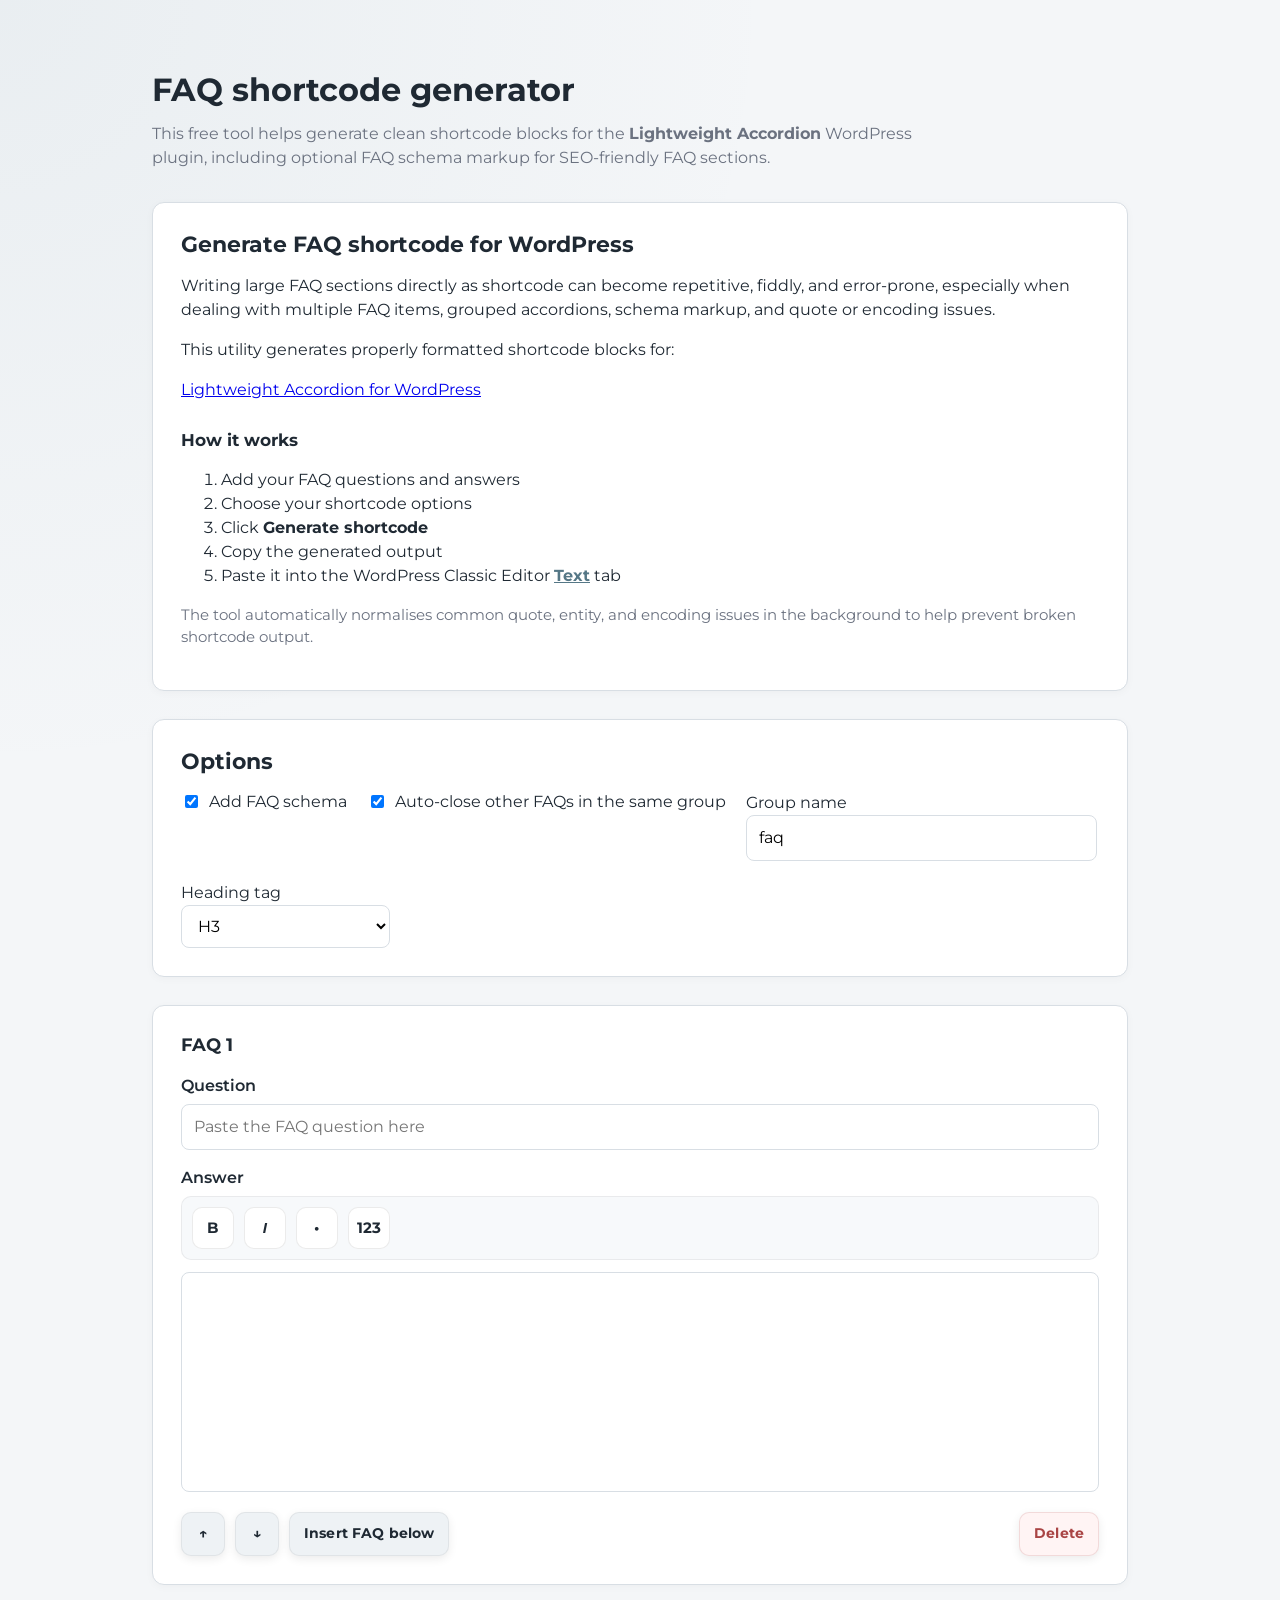
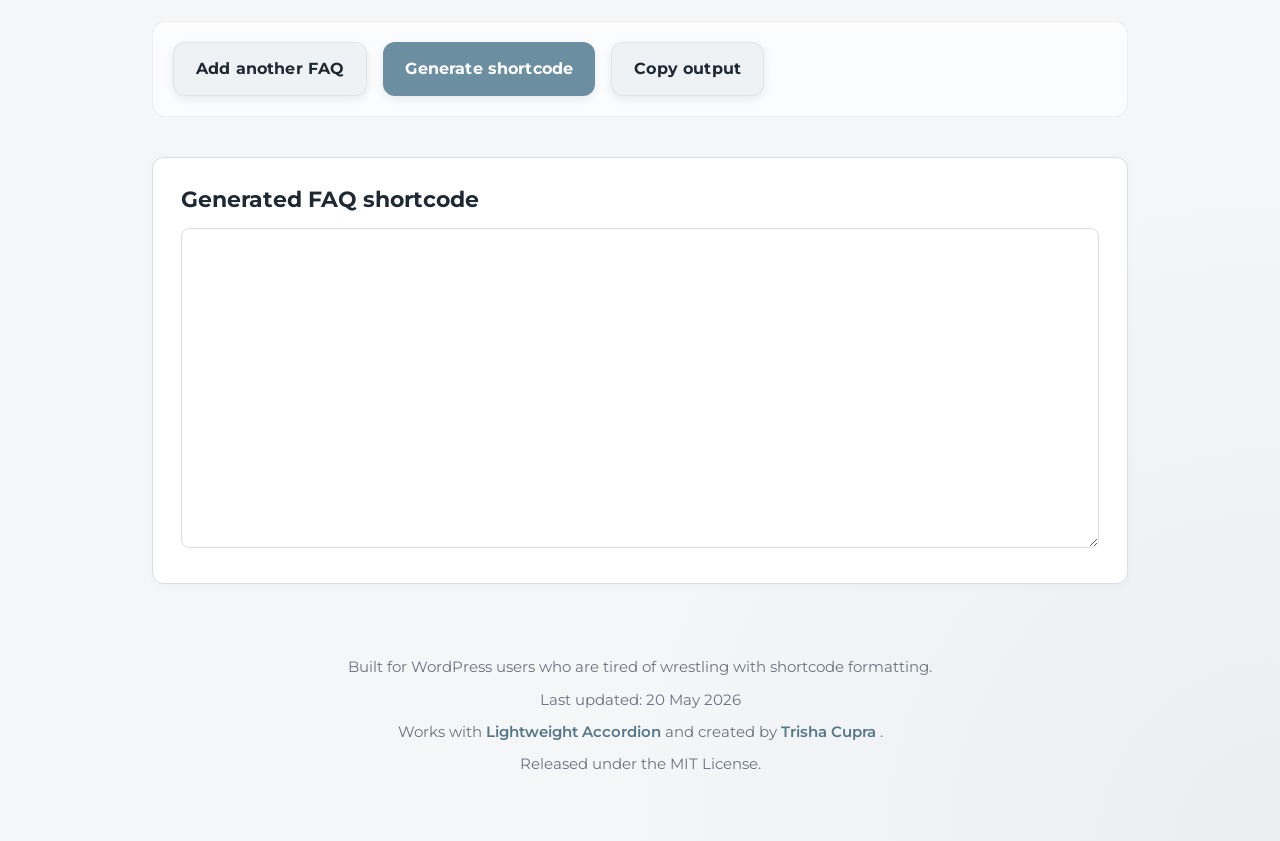
==== commit 216525f8: "Refactor styles to use external stylesheet Removed inline styles and added external stylesheet link." ====
--- a/faq-shortcode-generator/index.html
+++ b/faq-shortcode-generator/index.html
@@ -3,6 +3,7 @@
 <head>
   <meta charset="UTF-8" />
   <meta name="viewport" content="width=device-width, initial-scale=1.0" />
+
   <title>FAQ Shortcode Generator for Lightweight Accordion | Trisha Cupra</title>
 
   <meta name="description" content="Generate clean FAQ shortcode blocks for the Lightweight Accordion WordPress plugin, including optional FAQ schema markup and cleaned rich text formatting.">
@@ -22,457 +23,13 @@
 
   <link rel="preconnect" href="https://fonts.googleapis.com">
   <link rel="preconnect" href="https://fonts.gstatic.com" crossorigin>
+
   <link href="https://fonts.googleapis.com/css2?family=Montserrat:wght@400;500;600;700&display=swap" rel="stylesheet">
 
-  <style>
-    :root {
-      --bg: #f4f6f8;
-      --card: #ffffff;
-      --border: #d8dee4;
-      --text: #1f2933;
-      --muted: #6b7280;
-      --accent: #6b8fa0;
-      --accent-dark: #557786;
-      --warning-bg: #fff8e8;
-      --warning-border: #efd89f;
-      --warning-text: #72520f;
-      --radius: 12px;
-    }
-
-    * { box-sizing: border-box; }
-
-    body {
-      overflow-x: hidden;
-      margin: 0;
-      padding: 48px 24px;
-      background-color: var(--bg);
-      background-image:
-        radial-gradient(circle at top left, rgba(107, 143, 160, 0.08), transparent 28%),
-        radial-gradient(circle at bottom right, rgba(85, 119, 134, 0.06), transparent 24%);
-      color: var(--text);
-      font-family: "Montserrat", -apple-system, BlinkMacSystemFont, "Segoe UI", Roboto, sans-serif;
-      line-height: 1.5;
-    }
-
-    .container {
-      width: 100%;
-      max-width: 1120px;
-      margin: 0 auto;
-      padding-left: 72px;
-      padding-right: 72px;
-    }
-
-    h1 {
-      padding-top: 24px;
-      margin: 0 0 12px;
-      font-size: 2rem;
-      line-height: 1.15;
-    }
-
-    h2 {
-      margin: 0 0 16px;
-      font-size: 1.35rem;
-      line-height: 1.25;
-    }
-
-    h3 {
-      margin: 28px 0 12px;
-      font-size: 1.05rem;
-      line-height: 1.3;
-    }
-
-    p { margin-top: 0; }
-
-    .intro {
-      color: var(--muted);
-      max-width: 760px;
-      margin: 0 0 32px;
-      font-size: 1.02rem;
-    }
-
-    .card {
-      background: var(--card);
-      border: 1px solid var(--border);
-      border-radius: var(--radius);
-      padding: 28px;
-      margin-bottom: 28px;
-      box-shadow: 0 2px 8px rgba(0,0,0,0.03);
-    }
-
-    .tip-card {
-      border-color: var(--warning-border);
-      background: linear-gradient(180deg, #fffaf0 0%, #ffffff 100%);
-    }
-
-    .tip-label {
-      display: inline-block;
-      margin-bottom: 14px;
-      padding: 6px 10px;
-      border-radius: 999px;
-      background: rgba(239, 216, 159, 0.45);
-      color: var(--warning-text);
-      font-size: 0.78rem;
-      font-weight: 700;
-      letter-spacing: 0.02em;
-      text-transform: uppercase;
-    }
-
-    .instruction-image {
-      display: block;
-      width: 100%;
-      height: auto;
-      margin-top: 20px;
-      border: 1px solid var(--border);
-      border-radius: 12px;
-      background: white;
-    }
-
-    .inline-image-link {
-      color: var(--accent-dark);
-      font-weight: 700;
-      text-decoration: underline;
-      cursor: pointer;
-    }
-
-    .inline-image-link:hover {
-      color: var(--accent);
-    }
-
-    .image-modal {
-      position: fixed;
-      inset: 0;
-      background: rgba(0,0,0,0.72);
-      display: flex;
-      align-items: center;
-      justify-content: center;
-      padding: 24px;
-      z-index: 9999;
-      opacity: 0;
-      pointer-events: none;
-      transition: opacity 0.18s ease;
-    }
-
-    .image-modal.active {
-      opacity: 1;
-      pointer-events: auto;
-    }
-
-    .image-modal-content {
-      position: relative;
-      max-width: 1100px;
-      width: 100%;
-      background: white;
-      border-radius: 16px;
-      overflow: hidden;
-      box-shadow: 0 20px 50px rgba(0,0,0,0.35);
-    }
-
-    .modal-note {
-      padding: 20px 24px 4px;
-      color: var(--text);
-      font-size: 0.95rem;
-      line-height: 1.55;
-    }
-
-    .modal-note p:last-child {
-      margin-bottom: 0;
-    }
-
-    .modal-note strong {
-      color: var(--accent-dark);
-    }
-
-    .image-modal img {
-      width: 100%;
-      height: auto;
-      display: block;
-      background: white;
-    }
-
-    .close-modal {
-      position: absolute;
-      top: 12px;
-      right: 12px;
-      width: 40px;
-      height: 40px;
-      min-width: 40px;
-      min-height: 40px;
-      padding: 0;
-      margin: 0;
-      border-radius: 999px;
-      border: 1px solid rgba(0,0,0,0.08);
-      background: white;
-      color: #222;
-      font-size: 0;
-      cursor: pointer;
-      box-shadow: 0 8px 20px rgba(0,0,0,0.18);
-      display: grid;
-      place-items: center;
-      transform: none !important;
-      transition: background 0.12s ease, box-shadow 0.12s ease;
-      z-index: 2;
-    }
-
-    .close-modal::before {
-      content: "×";
-      display: block;
-      font-size: 1.45rem;
-      font-weight: 700;
-      line-height: 1;
-      transform: translateY(1px);
-    }
-
-    .close-modal:hover {
-      background: #f3f5f7;
-      color: #111;
-      transform: none !important;
-      box-shadow: 0 10px 24px rgba(0,0,0,0.22);
-    }
-
-    .options-row {
-      display: flex;
-      flex-wrap: wrap;
-      gap: 20px;
-      align-items: flex-start;
-      margin-top: 16px;
-    }
-
-    .checkbox-label {
-      display: flex;
-      align-items: center;
-      gap: 8px;
-      white-space: nowrap;
-    }
-
-    input[type="text"], select, textarea, .rich-editor {
-      width: 100%;
-      border: 1px solid var(--border);
-      border-radius: 8px;
-      padding: 10px 12px;
-      font: inherit;
-      background: white;
-    }
-
-    textarea {
-      min-height: 180px;
-      resize: vertical;
-    }
-
-    .rich-editor {
-      min-height: 220px;
-      padding: 14px;
-      overflow-y: auto;
-      line-height: 1.6;
-    }
-
-    .rich-editor:focus {
-      outline: 2px solid rgba(107, 143, 160, 0.25);
-      border-color: var(--accent);
-    }
-
-    .editor-toolbar {
-      display: flex;
-      flex-wrap: wrap;
-      gap: 10px;
-      margin-bottom: 12px;
-      padding: 10px;
-      background: #f7f9fb;
-      border: 1px solid rgba(0,0,0,0.06);
-      border-radius: 10px;
-    }
-
-    .editor-toolbar button {
-      user-select: none;
-      width: 42px;
-      height: 42px;
-      padding: 0;
-      border-radius: 10px;
-      font-size: 0.95rem;
-      background: white;
-      color: var(--text);
-      border: 1px solid rgba(0,0,0,0.08);
-      box-shadow: none;
-      display: flex;
-      align-items: center;
-      justify-content: center;
-    }
-
-    .editor-toolbar button:hover {
-      background: #eef4f7;
-      color: var(--accent-dark);
-      transform: none;
-      box-shadow: none;
-    }
-
-    .faq-card h2 {
-      margin: 0 0 18px;
-      font-size: 1.1rem;
-    }
-
-    .faq-controls {
-      display: flex;
-      gap: 10px;
-      margin-top: 20px;
-      flex-wrap: wrap;
-    }
-
-    .faq-controls button {
-      padding: 10px 14px;
-      font-size: 0.88rem;
-      border-radius: 10px;
-    }
-
-    .faq-controls .move-btn {
-      min-width: 44px;
-      padding: 10px 12px;
-      font-weight: 700;
-    }
-
-    .faq-controls .delete-faq-btn {
-      margin-left: auto;
-      background: #fff4f4;
-      color: #a94444;
-      border: 1px solid rgba(169, 68, 68, 0.15);
-    }
-
-    .faq-controls .delete-faq-btn:hover {
-      background: #ffeaea;
-      color: #8f2d2d;
-    }
-
-    .field { margin-bottom: 16px; }
-
-    .field label {
-      display: block;
-      margin-bottom: 6px;
-      font-weight: 600;
-    }
-
-    .actions {
-      display: flex;
-      flex-wrap: wrap;
-      gap: 16px;
-      margin-top: 36px;
-      margin-bottom: 40px;
-      padding: 20px;
-      background: rgba(255,255,255,0.65);
-      border: 1px solid rgba(0,0,0,0.06);
-      border-radius: 14px;
-      backdrop-filter: blur(6px);
-    }
-
-    button {
-      appearance: none;
-      border: none;
-      background: var(--accent);
-      color: white;
-      padding: 14px 22px;
-      border-radius: 12px;
-      font: inherit;
-      font-weight: 700;
-      letter-spacing: 0.01em;
-      cursor: pointer;
-      box-shadow: 0 3px 10px rgba(0,0,0,0.08);
-      transition: transform 0.12s ease, box-shadow 0.12s ease, background 0.12s ease;
-    }
-
-    button:hover {
-      background: var(--accent-dark);
-      transform: translateY(-1px);
-      box-shadow: 0 6px 14px rgba(0,0,0,0.12);
-    }
-
-    button.secondary {
-      background: #eef2f5;
-      color: var(--text);
-      border: 1px solid rgba(0,0,0,0.06);
-    }
-
-    .output {
-      min-height: 320px;
-      font-family: ui-monospace, SFMono-Regular, Menlo, monospace;
-      font-size: 0.92rem;
-    }
-
-    .muted {
-      color: var(--muted);
-      font-size: 0.92rem;
-    }
-
-    .validation-error {
-      margin-top: 14px;
-      padding: 12px 14px;
-      background: #fff1f1;
-      border: 1px solid #efc7c7;
-      color: #9f2f2f;
-      border-radius: 10px;
-      font-size: 0.94rem;
-      display: none;
-    }
-
-    .question-error {
-      border-color: #d96b6b !important;
-      background: #fff9f9 !important;
-    }
-
-    .site-footer {
-      margin-top: 48px;
-      padding: 24px 0 8px;
-      color: var(--muted);
-      font-size: 0.92rem;
-      text-align: center;
-    }
-
-    .site-footer p {
-      margin: 0 0 10px;
-    }
-
-    .site-footer a {
-      color: var(--accent-dark);
-      text-decoration: none;
-      font-weight: 600;
-    }
-
-    .site-footer a:hover {
-      text-decoration: underline;
-    }
-
-    @media (max-width: 900px) {
-      .container {
-        max-width: 760px;
-        padding-left: 40px;
-        padding-right: 40px;
-      }
-    }
-
-    @media (max-width: 700px) {
-      body {
-        padding: 24px 14px;
-      }
-
-      .container {
-        padding-left: 24px;
-        padding-right: 24px;
-      }
-
-      .card {
-        padding: 20px;
-        margin-bottom: 20px;
-      }
-
-      .actions {
-        padding: 16px;
-        margin-top: 24px;
-        margin-bottom: 28px;
-      }
-
-      .faq-controls .delete-faq-btn {
-        margin-left: 0;
-      }
-    }
-  </style>
+  <link rel="stylesheet" href="/style.css">
 </head>
-<body>
+
+<body class="tool-page faq-shortcode-generator">
   <div class="container">
     <h1>FAQ shortcode generator</h1>
 
@@ -568,7 +125,7 @@
       </div>
 
       <img
-        src="/images/wp-classic-editor-tabs.png"
+        src="images/wp-classic-editor-tabs.png"
         alt="WordPress Classic Editor showing the Visual tab and Text tab, with a reminder to paste generated shortcodes into the Text tab."
       >
     </div>
@@ -945,4 +502,4 @@
     });
   </script>
 </body>
-</html>+</html>
--- a/style.css
+++ b/style.css
@@ -0,0 +1,594 @@
+:root {
+  --bg: #f4f6f8;
+  --card: #ffffff;
+  --border: #d8dee4;
+  --text: #1f2933;
+  --muted: #6b7280;
+  --accent: #6b8fa0;
+  --accent-dark: #557786;
+  --warning-bg: #fff8e8;
+  --warning-border: #efd89f;
+  --warning-text: #72520f;
+  --radius: 12px;
+}
+
+/* =========================
+   GLOBAL RESET
+========================= */
+
+* {
+  box-sizing: border-box;
+}
+
+/* =========================
+   GLOBAL LAYOUT
+========================= */
+
+body {
+  overflow-x: hidden;
+  margin: 0;
+  padding: 48px 24px;
+  background-color: var(--bg);
+  background-image:
+    radial-gradient(circle at top left, rgba(107, 143, 160, 0.08), transparent 28%),
+    radial-gradient(circle at bottom right, rgba(85, 119, 134, 0.06), transparent 24%);
+  color: var(--text);
+  font-family: "Montserrat", -apple-system, BlinkMacSystemFont, "Segoe UI", Roboto, sans-serif;
+  line-height: 1.5;
+}
+
+.container {
+  width: 100%;
+  max-width: 1120px;
+  margin: 0 auto;
+  padding-left: 72px;
+  padding-right: 72px;
+}
+
+/* =========================
+   TYPOGRAPHY
+========================= */
+
+h1 {
+  padding-top: 24px;
+  margin: 0 0 12px;
+  font-size: 2rem;
+  line-height: 1.15;
+}
+
+h2 {
+  margin: 0 0 16px;
+  font-size: 1.35rem;
+  line-height: 1.25;
+}
+
+h3 {
+  margin: 28px 0 12px;
+  font-size: 1.05rem;
+  line-height: 1.3;
+}
+
+p {
+  margin-top: 0;
+}
+
+.intro {
+  color: var(--muted);
+  max-width: 760px;
+  margin: 0 0 32px;
+  font-size: 1.02rem;
+}
+
+.muted {
+  color: var(--muted);
+  font-size: 0.92rem;
+}
+
+/* =========================
+   CARDS
+========================= */
+
+.card,
+.tool-card {
+  background: var(--card);
+  border: 1px solid var(--border);
+  border-radius: var(--radius);
+  padding: 28px;
+  box-shadow: 0 2px 8px rgba(0, 0, 0, 0.03);
+}
+
+.card {
+  margin-bottom: 28px;
+}
+
+.tool-card {
+  transition:
+    transform 0.14s ease,
+    box-shadow 0.14s ease,
+    border-color 0.14s ease;
+}
+
+.tool-card:hover {
+  transform: translateY(-2px);
+  border-color: rgba(107, 143, 160, 0.35);
+  box-shadow: 0 10px 24px rgba(0, 0, 0, 0.08);
+}
+
+.tool-card p {
+  color: var(--muted);
+  margin-bottom: 22px;
+}
+
+.tip-card {
+  border-color: var(--warning-border);
+  background: linear-gradient(180deg, #fffaf0 0%, #ffffff 100%);
+}
+
+.tip-label,
+.tag {
+  display: inline-block;
+  margin-bottom: 14px;
+  padding: 6px 10px;
+  border-radius: 999px;
+  font-size: 0.78rem;
+  font-weight: 700;
+  letter-spacing: 0.02em;
+  text-transform: uppercase;
+}
+
+.tip-label {
+  background: rgba(239, 216, 159, 0.45);
+  color: var(--warning-text);
+}
+
+.tag {
+  background: rgba(107, 143, 160, 0.12);
+  color: var(--accent-dark);
+}
+
+/* =========================
+   BUTTONS AND LINKS
+========================= */
+
+button,
+.tool-link {
+  font: inherit;
+  font-weight: 700;
+  border-radius: 12px;
+  cursor: pointer;
+  transition:
+    transform 0.12s ease,
+    box-shadow 0.12s ease,
+    background 0.12s ease;
+}
+
+button {
+  appearance: none;
+  border: none;
+  background: var(--accent);
+  color: white;
+  padding: 14px 22px;
+  letter-spacing: 0.01em;
+  box-shadow: 0 3px 10px rgba(0, 0, 0, 0.08);
+}
+
+button:hover {
+  background: var(--accent-dark);
+  transform: translateY(-1px);
+  box-shadow: 0 6px 14px rgba(0, 0, 0, 0.12);
+}
+
+button.secondary {
+  background: #eef2f5;
+  color: var(--text);
+  border: 1px solid rgba(0, 0, 0, 0.06);
+}
+
+.tool-link {
+  display: inline-flex;
+  align-items: center;
+  gap: 8px;
+  text-decoration: none;
+  background: var(--accent);
+  color: white;
+  padding: 12px 18px;
+}
+
+.tool-link:hover {
+  background: var(--accent-dark);
+  transform: translateY(-1px);
+}
+
+.inline-image-link {
+  color: var(--accent-dark);
+  font-weight: 700;
+  text-decoration: underline;
+  cursor: pointer;
+}
+
+.inline-image-link:hover {
+  color: var(--accent);
+}
+
+/* =========================
+   FORM ELEMENTS
+========================= */
+
+input[type="text"],
+select,
+textarea,
+.rich-editor {
+  width: 100%;
+  border: 1px solid var(--border);
+  border-radius: 8px;
+  padding: 10px 12px;
+  font: inherit;
+  background: white;
+}
+
+textarea {
+  min-height: 180px;
+  resize: vertical;
+}
+
+.field {
+  margin-bottom: 16px;
+}
+
+.field label {
+  display: block;
+  margin-bottom: 6px;
+  font-weight: 600;
+}
+
+.options-row {
+  display: flex;
+  flex-wrap: wrap;
+  gap: 20px;
+  align-items: flex-start;
+  margin-top: 16px;
+}
+
+.checkbox-label {
+  display: flex;
+  align-items: flex-start;
+  gap: 8px;
+  white-space: normal;
+  line-height: 1.35;
+}
+
+.checkbox-label input {
+  margin-top: 0.25em;
+  flex-shrink: 0;
+}
+
+.validation-error {
+  margin-top: 14px;
+  padding: 12px 14px;
+  background: #fff1f1;
+  border: 1px solid #efc7c7;
+  color: #9f2f2f;
+  border-radius: 10px;
+  font-size: 0.94rem;
+  display: none;
+}
+
+.question-error {
+  border-color: #d96b6b !important;
+  background: #fff9f9 !important;
+}
+
+/* =========================
+   RICH TEXT EDITOR
+========================= */
+
+.rich-editor {
+  min-height: 220px;
+  padding: 14px;
+  overflow-y: auto;
+  line-height: 1.6;
+}
+
+.rich-editor:focus {
+  outline: 2px solid rgba(107, 143, 160, 0.25);
+  border-color: var(--accent);
+}
+
+.editor-toolbar {
+  display: flex;
+  flex-wrap: wrap;
+  gap: 10px;
+  margin-bottom: 12px;
+  padding: 10px;
+  background: #f7f9fb;
+  border: 1px solid rgba(0, 0, 0, 0.06);
+  border-radius: 10px;
+}
+
+.editor-toolbar button {
+  user-select: none;
+  width: 42px;
+  height: 42px;
+  padding: 0;
+  border-radius: 10px;
+  font-size: 0.95rem;
+  background: white;
+  color: var(--text);
+  border: 1px solid rgba(0, 0, 0, 0.08);
+  box-shadow: none;
+  display: flex;
+  align-items: center;
+  justify-content: center;
+}
+
+.editor-toolbar button:hover {
+  background: #eef4f7;
+  color: var(--accent-dark);
+  transform: none;
+  box-shadow: none;
+}
+
+/* =========================
+   FAQ TOOL
+========================= */
+
+.faq-card h2 {
+  margin: 0 0 18px;
+  font-size: 1.1rem;
+}
+
+.faq-controls {
+  display: flex;
+  gap: 10px;
+  margin-top: 20px;
+  flex-wrap: wrap;
+}
+
+.faq-controls button {
+  padding: 10px 14px;
+  font-size: 0.88rem;
+  border-radius: 10px;
+}
+
+.faq-controls .move-btn {
+  min-width: 44px;
+  padding: 10px 12px;
+  font-weight: 700;
+}
+
+.faq-controls .delete-faq-btn {
+  margin-left: auto;
+  background: #fff4f4;
+  color: #a94444;
+  border: 1px solid rgba(169, 68, 68, 0.15);
+}
+
+.faq-controls .delete-faq-btn:hover {
+  background: #ffeaea;
+  color: #8f2d2d;
+}
+
+.actions {
+  display: flex;
+  flex-wrap: wrap;
+  gap: 16px;
+  margin-top: 36px;
+  margin-bottom: 40px;
+  padding: 20px;
+  background: rgba(255, 255, 255, 0.65);
+  border: 1px solid rgba(0, 0, 0, 0.06);
+  border-radius: 14px;
+  backdrop-filter: blur(6px);
+}
+
+.output {
+  min-height: 320px;
+  font-family: ui-monospace, SFMono-Regular, Menlo, monospace;
+  font-size: 0.92rem;
+}
+
+/* =========================
+   IMAGES AND MODALS
+========================= */
+
+.instruction-image {
+  display: block;
+  width: 100%;
+  height: auto;
+  margin-top: 20px;
+  border: 1px solid var(--border);
+  border-radius: 12px;
+  background: white;
+}
+
+.image-modal {
+  position: fixed;
+  inset: 0;
+  background: rgba(0, 0, 0, 0.72);
+  display: flex;
+  align-items: center;
+  justify-content: center;
+  padding: 24px;
+  z-index: 9999;
+  opacity: 0;
+  pointer-events: none;
+  transition: opacity 0.18s ease;
+}
+
+.image-modal.active {
+  opacity: 1;
+  pointer-events: auto;
+}
+
+.image-modal-content {
+  position: relative;
+  max-width: 1100px;
+  width: 100%;
+  background: white;
+  border-radius: 16px;
+  overflow: hidden;
+  box-shadow: 0 20px 50px rgba(0, 0, 0, 0.35);
+}
+
+.image-modal img {
+  width: 100%;
+  height: auto;
+  display: block;
+  background: white;
+}
+
+.modal-note {
+  padding: 20px 24px 4px;
+  color: var(--text);
+  font-size: 0.95rem;
+  line-height: 1.55;
+}
+
+.modal-note p:last-child {
+  margin-bottom: 0;
+}
+
+.modal-note strong {
+  color: var(--accent-dark);
+}
+
+.close-modal {
+  position: absolute;
+  top: 12px;
+  right: 12px;
+  width: 40px;
+  height: 40px;
+  min-width: 40px;
+  min-height: 40px;
+  padding: 0;
+  margin: 0;
+  border-radius: 999px;
+  border: 1px solid rgba(0, 0, 0, 0.08);
+  background: white;
+  color: #222;
+  font-size: 0;
+  cursor: pointer;
+  box-shadow: 0 8px 20px rgba(0, 0, 0, 0.18);
+  display: grid;
+  place-items: center;
+  transform: none !important;
+  transition:
+    background 0.12s ease,
+    box-shadow 0.12s ease;
+  z-index: 2;
+}
+
+.close-modal::before {
+  content: "×";
+  display: block;
+  font-size: 1.45rem;
+  font-weight: 700;
+  line-height: 1;
+  transform: translateY(1px);
+}
+
+.close-modal:hover {
+  background: #f3f5f7;
+  color: #111;
+  transform: none !important;
+  box-shadow: 0 10px 24px rgba(0, 0, 0, 0.22);
+}
+
+/* =========================
+   HOMEPAGE
+========================= */
+
+.home h1 {
+  font-size: 2.3rem;
+}
+
+.tools-grid {
+  display: grid;
+  grid-template-columns: repeat(auto-fit, minmax(320px, 1fr));
+  gap: 24px;
+}
+
+.coming-soon {
+  opacity: 0.72;
+}
+
+.coming-soon .tool-link {
+  background: #d7dde2;
+  color: #5f6973;
+  cursor: default;
+  pointer-events: none;
+}
+
+/* =========================
+   FOOTER
+========================= */
+
+.site-footer {
+  margin-top: 48px;
+  padding: 24px 0 8px;
+  color: var(--muted);
+  font-size: 0.92rem;
+  text-align: center;
+}
+
+.site-footer p {
+  margin: 0 0 10px;
+}
+
+.site-footer a {
+  color: var(--accent-dark);
+  text-decoration: none;
+  font-weight: 600;
+}
+
+.site-footer a:hover {
+  text-decoration: underline;
+}
+
+/* =========================
+   RESPONSIVE
+========================= */
+
+@media (max-width: 900px) {
+  .container {
+    max-width: 760px;
+    padding-left: 40px;
+    padding-right: 40px;
+  }
+}
+
+@media (max-width: 700px) {
+  body {
+    padding: 24px 14px;
+  }
+
+  .container {
+    padding-left: 24px;
+    padding-right: 24px;
+  }
+
+  .card,
+  .tool-card {
+    padding: 20px;
+  }
+
+  .card {
+    margin-bottom: 20px;
+  }
+
+  .actions {
+    padding: 16px;
+    margin-top: 24px;
+    margin-bottom: 28px;
+  }
+
+  .faq-controls .delete-faq-btn {
+    margin-left: 0;
+  }
+}
+
+@media (max-width: 600px) {
+  .tools-grid {
+    grid-template-columns: 1fr;
+  }
+}
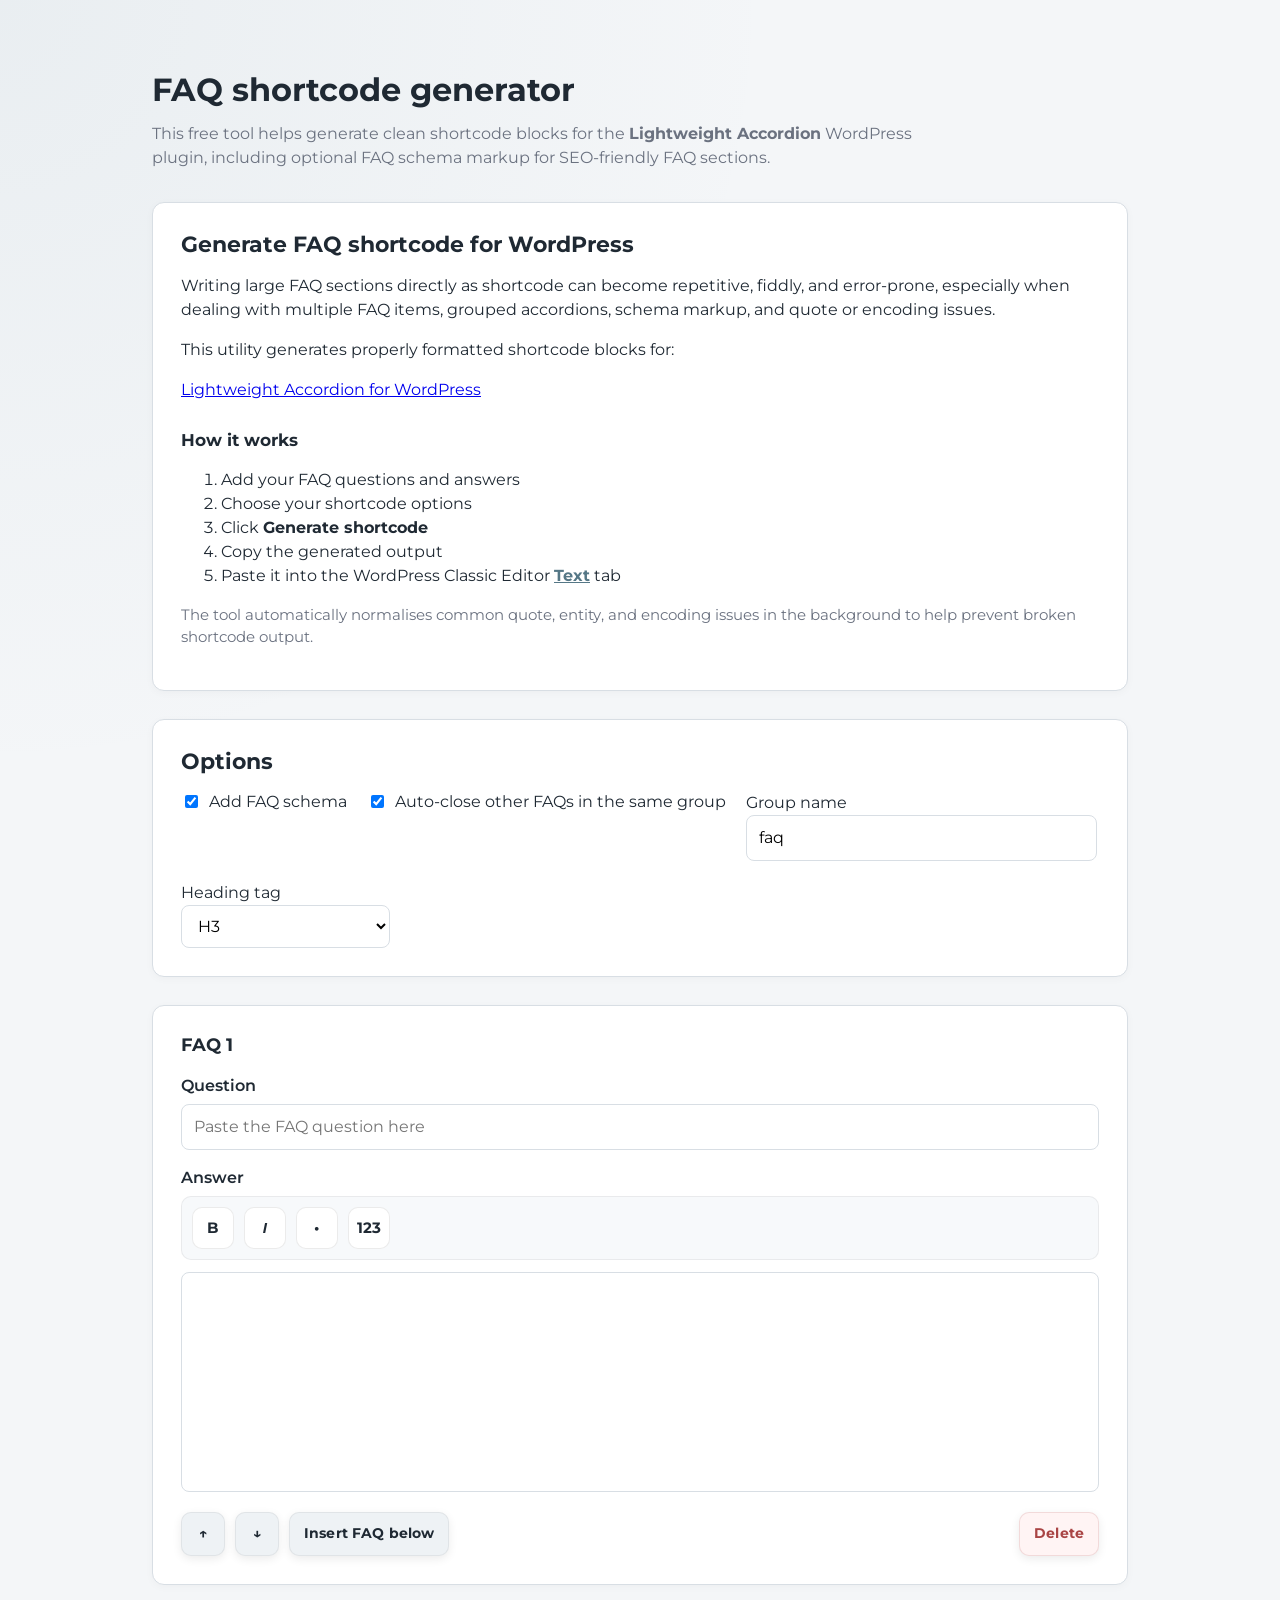
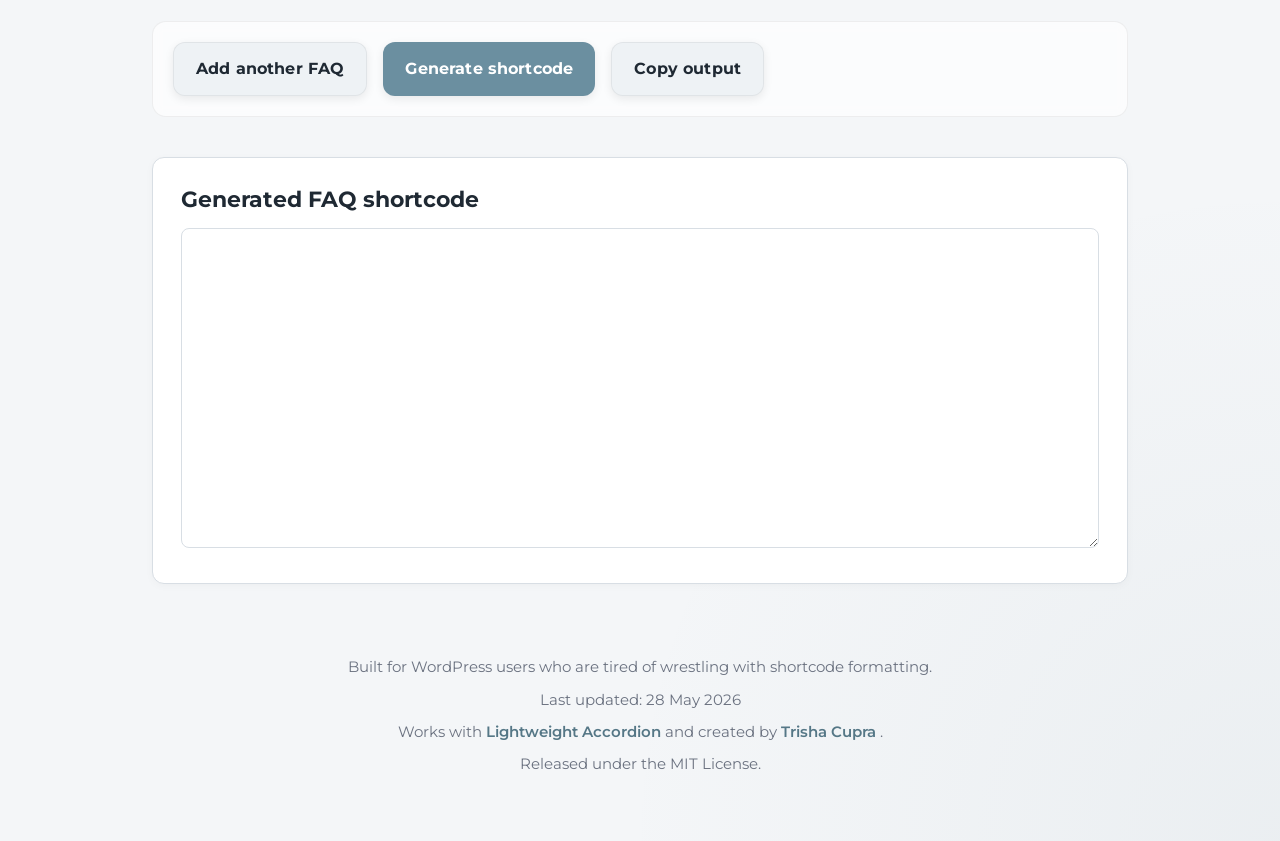
==== commit 152e316c: "Update last updated date in index.html" ====
--- a/faq-shortcode-generator/index.html
+++ b/faq-shortcode-generator/index.html
@@ -90,7 +90,7 @@
       </p>
 
       <p>
-        Last updated: 20 May 2026
+        Last updated: 28 May 2026
       </p>
 
       <p>
